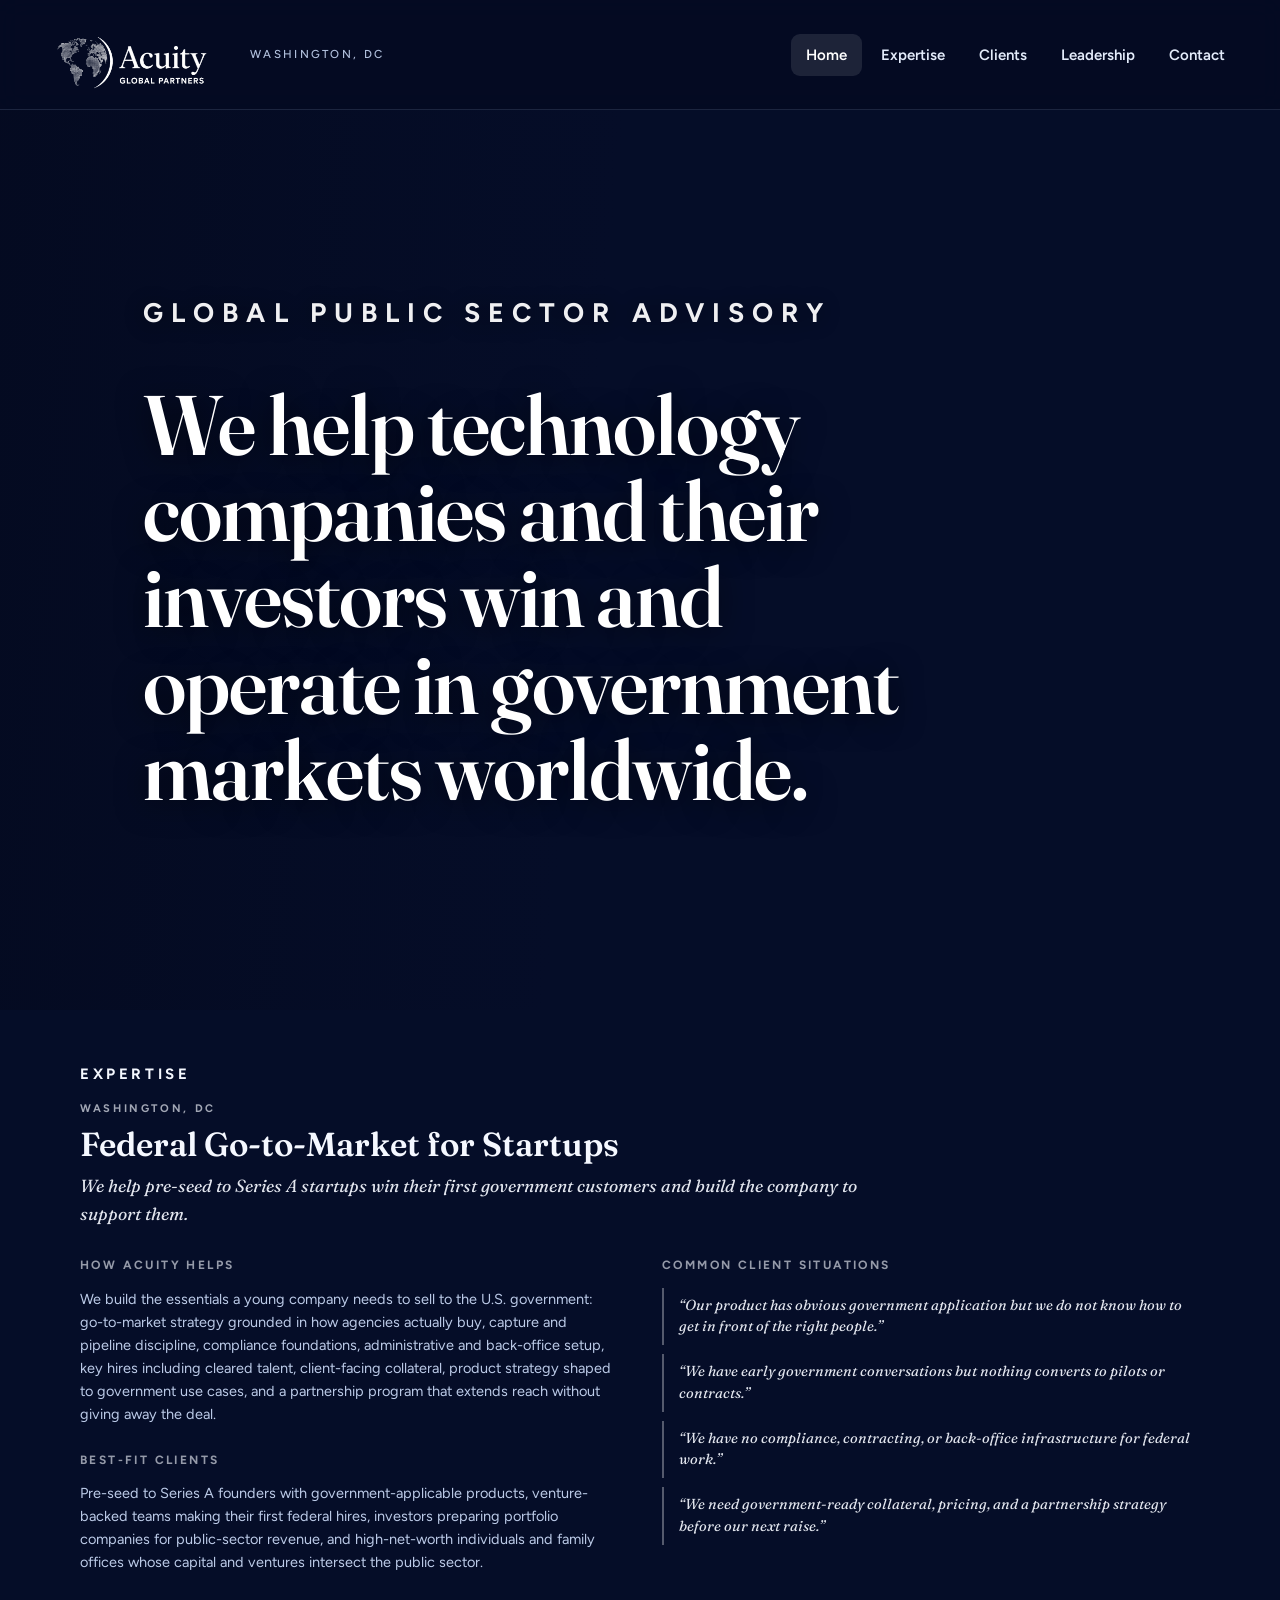
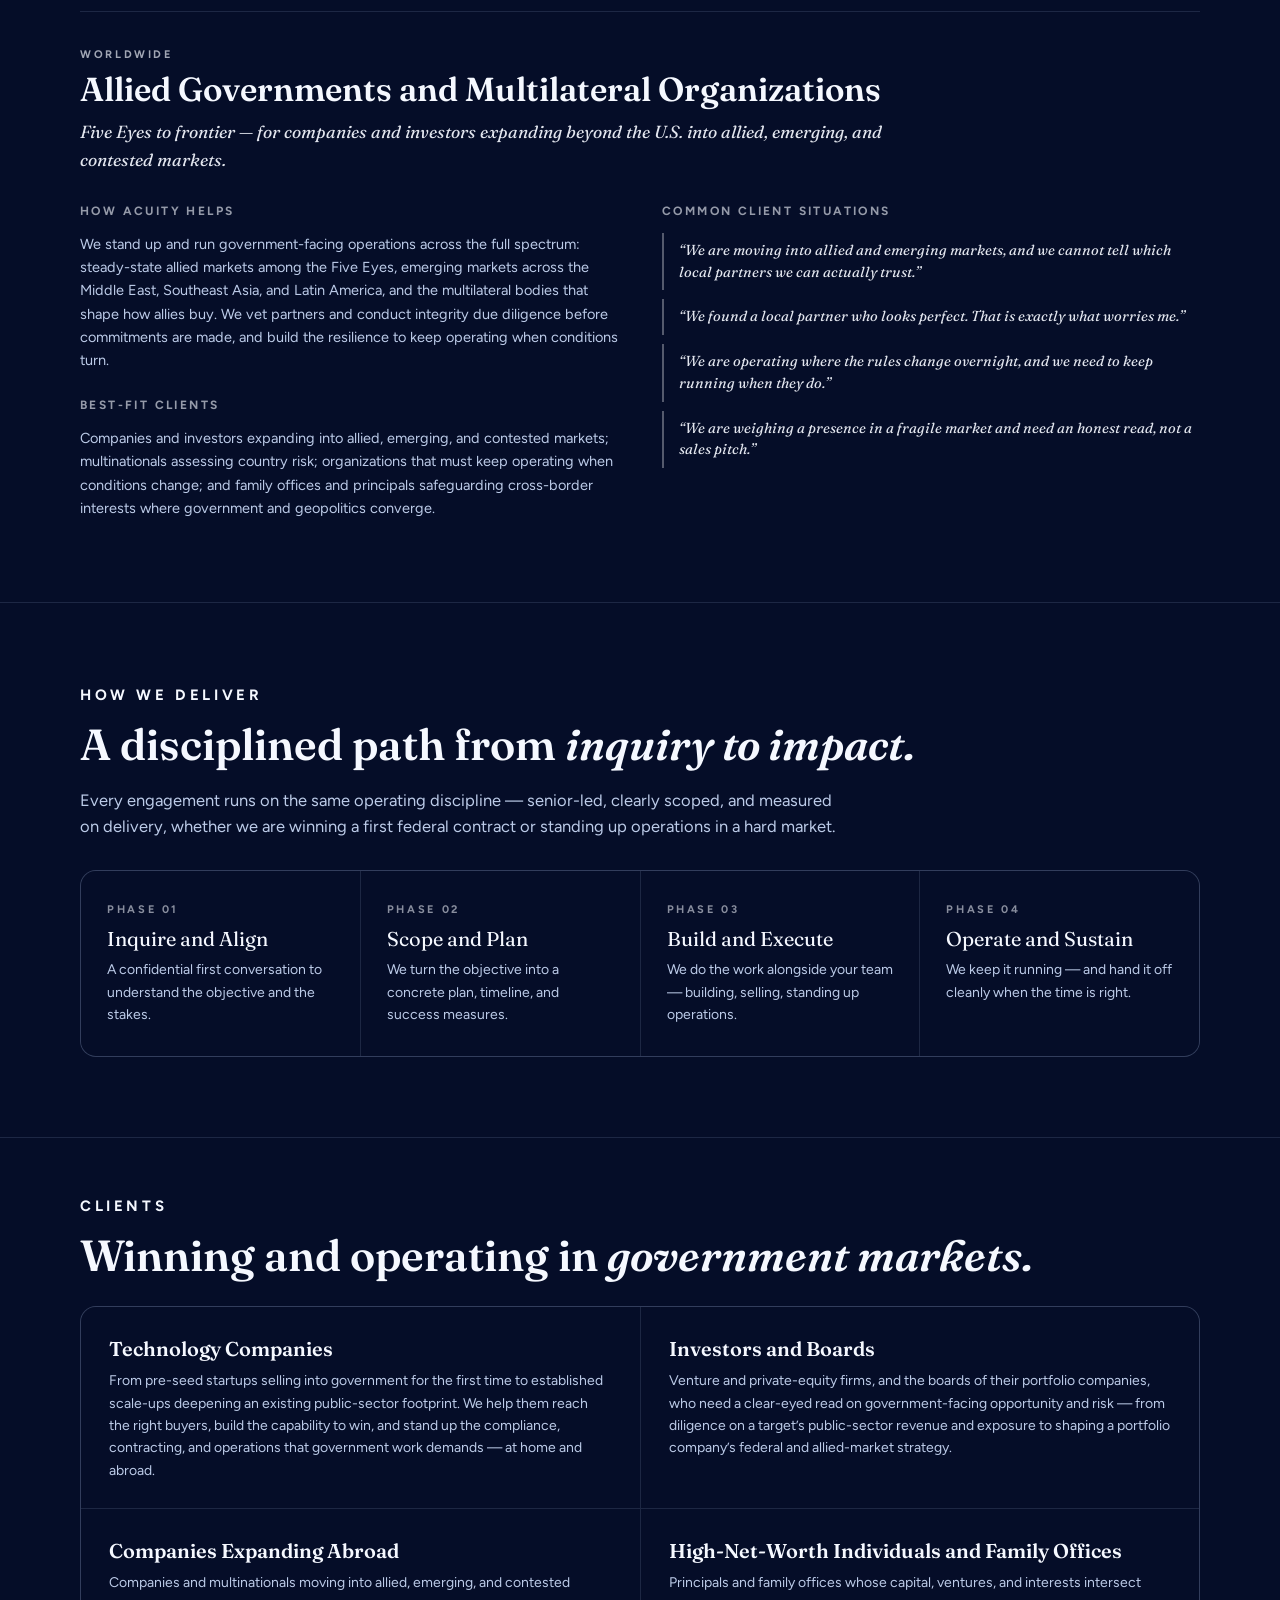
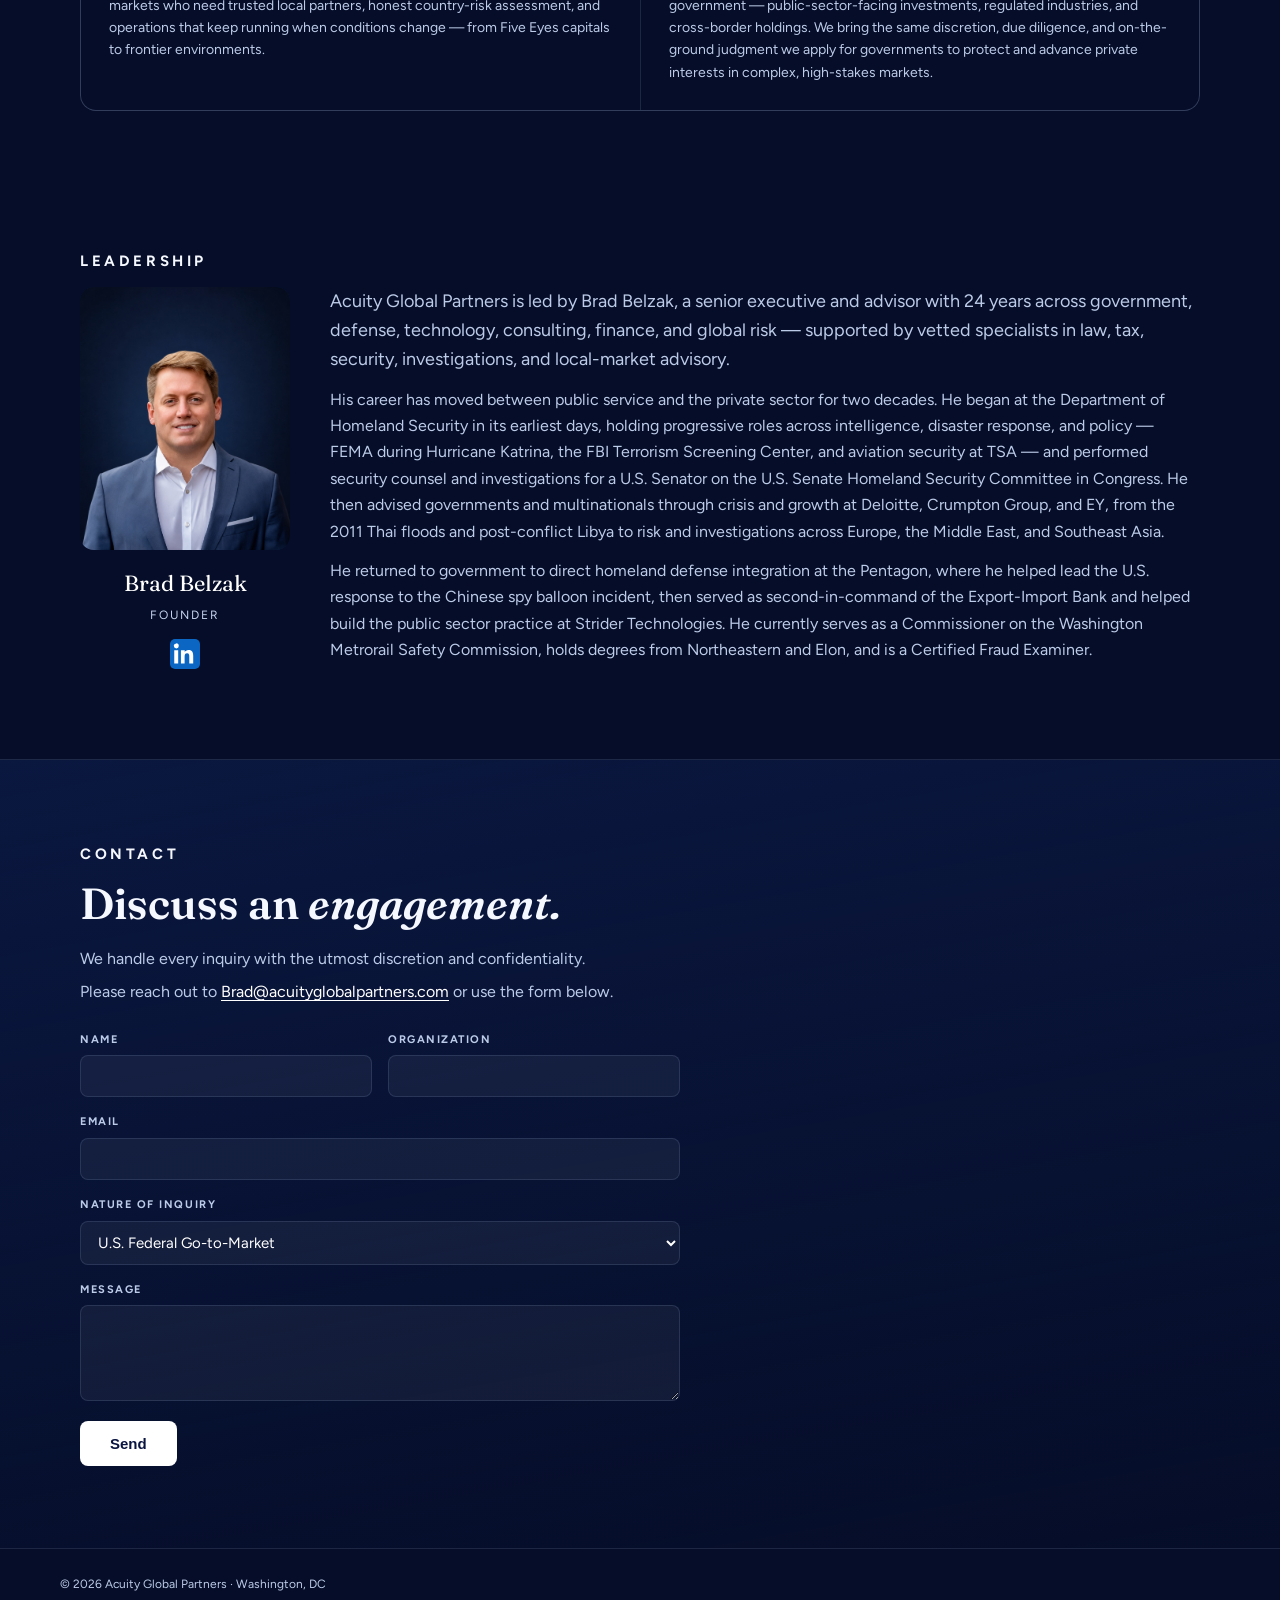
==== agp/index.html @ 88805b08 "Remove 'Nation' from Allied Governments title site-wide Co-Authored-By: Claude Opus 4.8 <noreply@ant" ====
<!DOCTYPE html>
<html lang="en">
<head>
<meta charset="utf-8">
<meta name="viewport" content="width=device-width, initial-scale=1">
<title>Acuity Global Partners</title>
<link rel="preconnect" href="https://fonts.googleapis.com">
<link rel="preconnect" href="https://fonts.gstatic.com" crossorigin>
<link href="https://fonts.googleapis.com/css2?family=Fraunces:ital,opsz,wght@0,9..144,500;0,9..144,600;0,9..144,700;1,9..144,500&family=Figtree:wght@400;500;600;700&display=swap" rel="stylesheet">
<style>
:root{--bg:#050D28;--fg:#F5F8FF;--dim:#BCCBE8;--line:rgba(190,215,255,.13);--line2:rgba(255,255,255,.35);--sidebg:#040B22;--card:linear-gradient(170deg,#0A173F,transparent);--glow:rgba(255,255,255,.35)}
*{margin:0;padding:0;box-sizing:border-box}
html{scroll-behavior:smooth}
body{font-family:'Figtree',sans-serif;background:var(--bg);color:var(--fg);line-height:1.6;overflow-x:clip}
h1,h2,h3{font-family:'Fraunces',Georgia,serif;font-weight:600;line-height:1.1}
a{color:var(--fg);text-decoration:none}

/* ===== Top navigation ===== */
.topbar{position:sticky;top:0;z-index:120;display:flex;align-items:center;justify-content:space-between;padding:12px 40px;background:rgba(4,11,34,.78);backdrop-filter:blur(12px);border-bottom:1px solid var(--line)}
.brand{display:inline-block;background:transparent;line-height:0}
.brand-logo{display:block;width:100%;max-width:184px}
.brand-group{display:flex;align-items:center;gap:26px}
.loc{font-size:11.5px;font-weight:500;letter-spacing:.2em;text-transform:uppercase;color:var(--dim);opacity:.95;white-space:nowrap}
@media(max-width:700px){.brand-group{flex-direction:column;align-items:flex-start;gap:7px}.loc{padding-left:2px}}
.topbar nav{display:flex;align-items:center;gap:4px}
.topbar nav a{color:#E4ECFB;font-size:15px;font-weight:600;padding:9px 15px;border-radius:9px;transition:all .2s}
.topbar nav a:hover,.topbar nav a.active{color:#fff;background:rgba(255,255,255,.1)}
.navtoggle{display:none;background:none;border:none;cursor:pointer;padding:8px;margin:-8px}
.navtoggle span{display:block;width:25px;height:2px;background:#fff;margin:6px 0;transition:transform .25s,opacity .25s}
.navtoggle.x span:nth-child(1){transform:translateY(8px) rotate(45deg)}
.navtoggle.x span:nth-child(2){opacity:0}
.navtoggle.x span:nth-child(3){transform:translateY(-8px) rotate(-45deg)}
@media(max-width:900px){
  .topbar{padding:12px 18px}
  .navtoggle{display:block}
  .topbar nav{position:absolute;top:100%;left:0;right:0;flex-direction:column;align-items:stretch;gap:2px;background:rgba(4,11,34,.98);backdrop-filter:blur(12px);border-bottom:1px solid var(--line);padding:10px 14px 16px;display:none}
  .topbar nav.open{display:flex}
  .topbar nav a{font-size:17px;padding:13px 12px}
}

section{padding:82px 60px}
#services{padding-top:52px}
.wrap{max-width:1120px;margin:0 auto}
.label{font-size:15px;font-weight:700;letter-spacing:.24em;text-transform:uppercase;color:var(--fg);opacity:.85;margin-bottom:14px}
h2.t{font-size:clamp(30px,3.4vw,46px);margin-bottom:18px}
h2.t em,.hero h1 em{font-style:italic}
.dimp{color:var(--dim)}
.rv{opacity:0;transform:translateY(50px);transition:opacity .75s,transform .75s cubic-bezier(.16,1,.3,1)}
.rv.go{opacity:1;transform:none}
@media(max-width:900px){section{padding:56px 22px}}

.col .k,.special .k{font-size:11px;font-weight:700;letter-spacing:.24em;text-transform:uppercase;color:var(--fg);opacity:.65}
.contact{background:var(--card);border-top:1px solid var(--line)}
footer{padding:26px 60px;border-top:1px solid var(--line);color:var(--dim);font-size:12px}

/* ===== Hero (single) ===== */
.hero{position:relative;height:100vh;min-height:600px;display:flex;align-items:flex-start;justify-content:flex-start;overflow:hidden}
.hero video.bg{position:absolute;inset:0;width:100%;height:100%;object-fit:cover;filter:brightness(1.03)}
.hero .tint{position:absolute;inset:0;background:linear-gradient(95deg,rgba(4,10,32,.9) 0%,rgba(5,13,40,.62) 46%,rgba(5,13,40,.32) 100%)}
.htitle{position:relative;z-index:3;text-align:left;padding:11vh 6.5vw 0;max-width:1180px}
.htitle .gpsa{font-size:clamp(17px,2.1vw,27px);font-weight:700;letter-spacing:.3em;text-transform:uppercase;color:#fff;opacity:.94;margin:0 0 48px;text-shadow:0 2px 22px rgba(0,0,0,.6)}
.htitle h1{font-size:clamp(40px,6.6vw,92px);color:#fff;text-shadow:0 4px 30px rgba(0,0,0,.6);max-width:16ch;margin:0;line-height:1.02;letter-spacing:-.012em}
.htitle .hsub{font-size:clamp(14px,1.35vw,17.5px);color:#C9D6EF;margin:22px 0 0;max-width:560px;line-height:1.5;text-shadow:0 2px 20px rgba(0,0,0,.6)}
@media(max-width:700px){.hero{height:88vh}.htitle{padding:9vh 22px 0}.htitle .gpsa{margin:0 0 34px}.htitle h1{font-size:clamp(34px,10vw,52px);max-width:none}}

.svcbody{color:var(--dim);font-size:14.5px}
.ledex{color:var(--dim);max-width:760px;font-size:16.5px;margin-top:10px}

/* ===== Who We Serve / Clients ===== */
.serve{display:grid;grid-template-columns:repeat(2,1fr);gap:1px;margin-top:26px;background:var(--line);border:1px solid var(--line);border-radius:16px;overflow:hidden}
.serve div{background:var(--bg);padding:26px 28px}
.serve b{display:block;font-family:'Fraunces',Georgia,serif;font-weight:600;font-size:20px;margin-bottom:5px;color:var(--fg)}
.serve p{color:var(--dim);font-size:14px;margin:0}
@media(max-width:900px){.serve{grid-template-columns:1fr}}

/* ===== Leadership ===== */
.wa-lead{color:var(--dim);font-size:18px;line-height:1.6;max-width:880px}
.wa-narr{color:var(--dim);font-size:16px;line-height:1.65;max-width:880px;margin-top:13px}
.wa-narr b{color:var(--fg);font-weight:600}
.wa-top{display:grid;grid-template-columns:210px 1fr;gap:40px;align-items:start;margin-top:8px}
.portrait{max-width:210px;text-align:center}
.phimg{width:100%;aspect-ratio:4/5;object-fit:cover;object-position:center 18%;border-radius:14px;background:#0A173F;display:block}
.pname{font-family:'Fraunces',Georgia,serif;font-size:22px;color:#fff;margin-top:16px;text-align:center}
.ptitle{font-size:12px;letter-spacing:.16em;text-transform:uppercase;color:#C6D4EF;margin-top:5px;text-align:center}
.li-icon{display:inline-flex;margin-top:14px;border-radius:4px;overflow:hidden;transition:opacity .2s}
.li-icon:hover{opacity:.85}
@media(max-width:900px){.wa-top{grid-template-columns:1fr}.portrait{max-width:210px;margin:0 auto}}

/* ===== Expertise ===== */
.svc-detail{border-top:1px solid var(--line);margin-top:36px;padding-top:34px}
.svc-detail:first-of-type{border-top:0;margin-top:10px;padding-top:0}
.svc-detail .k{font-size:11px;font-weight:700;letter-spacing:.24em;text-transform:uppercase;color:var(--fg);opacity:.65;margin-bottom:8px}
.svc-detail h3{font-size:clamp(24px,2.6vw,38px);margin-bottom:10px}
.svc-detail .one{color:var(--fg);opacity:.92;font-size:17.5px;max-width:840px;font-family:'Fraunces',Georgia,serif;font-style:italic}
.svc-grid{display:grid;grid-template-columns:1fr 1fr;gap:44px;margin-top:28px}
.svc-grid>div:first-child{order:2}.svc-grid>div:nth-child(2){order:1}
.svc-detail h4{font-family:'Figtree',sans-serif;font-size:12px;font-weight:700;letter-spacing:.2em;text-transform:uppercase;color:var(--fg);opacity:.6;margin:24px 0 12px}
.svc-detail h4:first-child{margin-top:0}
.sit blockquote{font-family:'Fraunces',Georgia,serif;font-style:italic;font-size:14.5px;line-height:1.5;color:var(--fg);opacity:.92;padding:7px 0 7px 15px;border-left:2px solid var(--line2);margin:0 0 9px}
.svc-detail .body{color:var(--dim);font-size:14.5px}
@media(max-width:900px){.svc-grid{grid-template-columns:1fr}}

/* ===== How We Deliver (compact) ===== */
.deliver{padding:80px 60px;border-block:1px solid var(--line)}
.dphases{display:grid;grid-template-columns:repeat(4,1fr);gap:1px;margin-top:30px;background:var(--line);border:1px solid var(--line);border-radius:16px;overflow:hidden}
.dstep{background:var(--bg);padding:30px 26px}
.dstep .dnum{font-size:11px;font-weight:700;letter-spacing:.24em;text-transform:uppercase;color:var(--fg);opacity:.55}
.dstep .dname{font-family:'Fraunces',Georgia,serif;font-size:20px;color:var(--fg);margin:9px 0 9px;line-height:1.15}
.dstep .dliner{color:var(--dim);font-size:14px;margin:0}
@media(max-width:900px){.deliver{padding:56px 22px}.dphases{grid-template-columns:1fr}}

/* ===== Contact ===== */
.mail-icon{display:inline-flex;color:#fff;transition:color .2s}
.mail-icon:hover{color:#9FB2D8}
.mail-text{font-family:'Fraunces',Georgia,serif;font-size:19px;color:#fff;border-bottom:1px solid var(--line2);padding-bottom:2px;transition:border-color .2s,opacity .2s}
.mail-text:hover{border-color:#fff;opacity:.9}

/* ===== Modal ===== */
.modal{position:fixed;inset:0;z-index:300;display:none}
.modal.open{display:block}
.modal-backdrop{position:absolute;inset:0;background:rgba(3,8,26,.72);backdrop-filter:blur(5px)}
.modal-card{position:absolute;top:50%;left:50%;transform:translate(-50%,-50%);width:min(580px,92vw);max-height:92vh;overflow:auto;background:#0A173F;border:1px solid var(--line);border-radius:16px;padding:42px 44px}
.modal-x{position:absolute;top:14px;right:18px;background:none;border:none;color:var(--dim);font-size:28px;cursor:pointer;line-height:1}
.modal-x:hover{color:#fff}
.modal-h{font-family:'Fraunces',Georgia,serif;font-size:30px;color:#fff;margin:6px 0 8px}
.modal-sub{color:var(--dim);font-size:14px;margin-bottom:24px;max-width:440px}
#contactForm label{display:block;font-size:11px;font-weight:700;letter-spacing:.14em;text-transform:uppercase;color:var(--dim);margin-bottom:16px}
#contactForm input,#contactForm select,#contactForm textarea{display:block;width:100%;margin-top:7px;background:rgba(255,255,255,.05);border:1px solid var(--line);border-radius:8px;padding:11px 13px;color:#fff;font-family:'Figtree',sans-serif;font-size:15px;text-transform:none;letter-spacing:0}
#contactForm input:focus,#contactForm select:focus,#contactForm textarea:focus{outline:none;border-color:rgba(255,255,255,.55)}
#contactForm select option{color:#0A1440}
.f-row{display:grid;grid-template-columns:1fr 1fr;gap:16px}
.modal-send{background:#fff;color:#0A1440;border:none;border-radius:8px;padding:14px 30px;font-weight:700;font-size:15px;cursor:pointer;margin-top:4px;transition:opacity .2s}
.modal-send:hover{opacity:.9}
.modal-note{font-size:12px;color:var(--dim);margin-top:14px}
@media(max-width:600px){.f-row{grid-template-columns:1fr}.modal-card{padding:28px 22px}}
</style>
</head>
<body>

<header class="topbar">
  <div class="brand-group">
    <a class="brand" href="#top" aria-label="Acuity Global Partners home"><img class="brand-logo" src="assets/agp-logo-white.png" alt="Acuity Global Partners"></a>
    <span class="loc">Washington, DC</span>
  </div>
  <button class="navtoggle" aria-label="Menu" aria-expanded="false" aria-controls="primary-nav"><span></span><span></span><span></span></button>
  <nav id="primary-nav">
    <a href="#top">Home</a>
    <a href="#services">Expertise</a>
    <a href="#who">Clients</a>
    <a href="#about">Leadership</a>
    <a href="#contact">Contact</a>
  </nav>
</header>

<section class="hero" id="top">
  <video class="bg" src="assets/hero-dc.mp4?v=1" autoplay loop muted playsinline></video>
  <div class="tint"></div>
  <div class="htitle">
    <p class="gpsa">Global Public Sector Advisory</p>
    <h1>We help technology companies and their investors win and operate in government markets worldwide.</h1>
  </div>
</section>

<section id="services">
  <div class="wrap">
    <p class="label rv">Expertise</p>

    <div class="svc-detail rv">
      <p class="k">Washington, DC</p>
      <h3>Federal Go-to-Market for Startups</h3>
      <p class="one">We help pre-seed to Series A startups win their first government customers and build the company to support them.</p>
      <div class="svc-grid">
        <div>
          <h4>Common Client Situations</h4>
          <div class="sit">
            <blockquote>&#8220;Our product has obvious government application but we do not know how to get in front of the right people.&#8221;</blockquote>
            <blockquote>&#8220;We have early government conversations but nothing converts to pilots or contracts.&#8221;</blockquote>
            <blockquote>&#8220;We have no compliance, contracting, or back-office infrastructure for federal work.&#8221;</blockquote>
            <blockquote>&#8220;We need government-ready collateral, pricing, and a partnership strategy before our next raise.&#8221;</blockquote>
          </div>
        </div>
        <div>
          <h4>How Acuity Helps</h4>
          <p class="body">We build the essentials a young company needs to sell to the U.S. government: go-to-market strategy grounded in how agencies actually buy, capture and pipeline discipline, compliance foundations, administrative and back-office setup, key hires including cleared talent, client-facing collateral, product strategy shaped to government use cases, and a partnership program that extends reach without giving away the deal.</p>
          <h4>Best-Fit Clients</h4>
          <p class="body">Pre-seed to Series A founders with government-applicable products, venture-backed teams making their first federal hires, investors preparing portfolio companies for public-sector revenue, and high-net-worth individuals and family offices whose capital and ventures intersect the public sector.</p>
        </div>
      </div>
    </div>

    <div class="svc-detail rv">
      <p class="k">Worldwide</p>
      <h3>Allied Governments and Multilateral Organizations</h3>
      <p class="one">Five Eyes to frontier &#8212; for companies and investors expanding beyond the U.S. into allied, emerging, and contested markets.</p>
      <div class="svc-grid">
        <div>
          <h4>Common Client Situations</h4>
          <div class="sit">
            <blockquote>&#8220;We are moving into allied and emerging markets, and we cannot tell which local partners we can actually trust.&#8221;</blockquote>
            <blockquote>&#8220;We found a local partner who looks perfect. That is exactly what worries me.&#8221;</blockquote>
            <blockquote>&#8220;We are operating where the rules change overnight, and we need to keep running when they do.&#8221;</blockquote>
            <blockquote>&#8220;We are weighing a presence in a fragile market and need an honest read, not a sales pitch.&#8221;</blockquote>
          </div>
        </div>
        <div>
          <h4>How Acuity Helps</h4>
          <p class="body">We stand up and run government-facing operations across the full spectrum: steady-state allied markets among the Five Eyes, emerging markets across the Middle East, Southeast Asia, and Latin America, and the multilateral bodies that shape how allies buy. We vet partners and conduct integrity due diligence before commitments are made, and build the resilience to keep operating when conditions turn.</p>
          <h4>Best-Fit Clients</h4>
          <p class="body">Companies and investors expanding into allied, emerging, and contested markets; multinationals assessing country risk; organizations that must keep operating when conditions change; and family offices and principals safeguarding cross-border interests where government and geopolitics converge.</p>
        </div>
      </div>
    </div>
  </div>
</section>

<section class="deliver" id="deliver">
  <div class="wrap">
    <p class="label rv">How We Deliver</p>
    <h2 class="t rv">A disciplined path from <em>inquiry to impact.</em></h2>
    <p class="ledex rv">Every engagement runs on the same operating discipline &#8212; senior-led, clearly scoped, and measured on delivery, whether we are winning a first federal contract or standing up operations in a hard market.</p>
    <div class="dphases rv">
      <div class="dstep"><p class="dnum">Phase 01</p><p class="dname">Inquire and Align</p><p class="dliner">A confidential first conversation to understand the objective and the stakes.</p></div>
      <div class="dstep"><p class="dnum">Phase 02</p><p class="dname">Scope and Plan</p><p class="dliner">We turn the objective into a concrete plan, timeline, and success measures.</p></div>
      <div class="dstep"><p class="dnum">Phase 03</p><p class="dname">Build and Execute</p><p class="dliner">We do the work alongside your team &#8212; building, selling, standing up operations.</p></div>
      <div class="dstep"><p class="dnum">Phase 04</p><p class="dname">Operate and Sustain</p><p class="dliner">We keep it running &#8212; and hand it off cleanly when the time is right.</p></div>
    </div>
  </div>
</section>

<section id="who" style="padding-top:56px">
  <div class="wrap">
    <p class="label rv">Clients</p>
    <h2 class="t rv">Winning and operating in <em>government markets.</em></h2>
    <div class="serve rv">
      <div><b>Technology Companies</b><p>From pre-seed startups selling into government for the first time to established scale-ups deepening an existing public-sector footprint. We help them reach the right buyers, build the capability to win, and stand up the compliance, contracting, and operations that government work demands &#8212; at home and abroad.</p></div>
      <div><b>Investors and Boards</b><p>Venture and private-equity firms, and the boards of their portfolio companies, who need a clear-eyed read on government-facing opportunity and risk &#8212; from diligence on a target&#8217;s public-sector revenue and exposure to shaping a portfolio company&#8217;s federal and allied-market strategy.</p></div>
      <div><b>Companies Expanding Abroad</b><p>Companies and multinationals moving into allied, emerging, and contested markets who need trusted local partners, honest country-risk assessment, and operations that keep running when conditions change &#8212; from Five Eyes capitals to frontier environments.</p></div>
      <div><b>High-Net-Worth Individuals and Family Offices</b><p>Principals and family offices whose capital, ventures, and interests intersect government &#8212; public-sector-facing investments, regulated industries, and cross-border holdings. We bring the same discretion, due diligence, and on-the-ground judgment we apply for governments to protect and advance private interests in complex, high-stakes markets.</p></div>
    </div>
  </div>
</section>

<section id="about" style="padding-top:56px">
  <div class="wrap">
    <p class="label rv">Leadership</p>
    <div class="wa-top rv">
      <div class="portrait">
        <img class="phimg" src="assets/headshot-clean.jpg?v=navy" alt="Brad Belzak">
        <p class="pname">Brad Belzak</p>
        <p class="ptitle">Founder</p>
        <a href="https://www.linkedin.com/in/bradbelzak/" target="_blank" rel="noopener" class="li-icon" aria-label="Brad Belzak on LinkedIn"><svg viewBox="0 0 24 24" width="30" height="30" aria-hidden="true"><rect width="24" height="24" rx="4" fill="#0A66C2"/><path fill="#fff" d="M4.98 3.5a2.001 2.001 0 1 1-.02 4.001 2.001 2.001 0 0 1 .02-4.001zM3.4 9h3.16v10.5H3.4V9zm5.34 0h3.03v1.43h.04c.42-.8 1.45-1.64 2.98-1.64 3.19 0 3.78 2.1 3.78 4.83v5.88h-3.15v-5.21c0-1.24-.02-2.84-1.73-2.84-1.73 0-2 1.35-2 2.75v5.3H8.74V9z"/></svg></a>
      </div>
      <div class="wa-body">
        <p class="wa-lead">Acuity Global Partners is led by Brad Belzak, a senior executive and advisor with 24 years across government, defense, technology, consulting, finance, and global risk &#8212; supported by vetted specialists in law, tax, security, investigations, and local-market advisory.</p>
        <p class="wa-narr">His career has moved between public service and the private sector for two decades. He began at the Department of Homeland Security in its earliest days, holding progressive roles across intelligence, disaster response, and policy &#8212; FEMA during Hurricane Katrina, the FBI Terrorism Screening Center, and aviation security at TSA &#8212; and performed security counsel and investigations for a U.S. Senator on the U.S. Senate Homeland Security Committee in Congress. He then advised governments and multinationals through crisis and growth at Deloitte, Crumpton Group, and EY, from the 2011 Thai floods and post-conflict Libya to risk and investigations across Europe, the Middle East, and Southeast Asia.</p>
        <p class="wa-narr">He returned to government to direct homeland defense integration at the Pentagon, where he helped lead the U.S. response to the Chinese spy balloon incident, then served as second-in-command of the Export-Import Bank and helped build the public sector practice at Strider Technologies. He currently serves as a Commissioner on the Washington Metrorail Safety Commission, holds degrees from Northeastern and Elon, and is a Certified Fraud Examiner.</p>
      </div>
    </div>
  </div>
</section>

<section id="contact" class="contact">
  <div class="wrap">
    <p class="label rv">Contact</p>
    <h2 class="t rv">Discuss an <em>engagement.</em></h2>
    <p class="modal-sub rv" style="font-size:16px;max-width:540px;margin-bottom:8px">We handle every inquiry with the utmost discretion and confidentiality.</p>
    <p class="modal-sub rv" style="font-size:16px;max-width:560px;margin-bottom:26px">Please reach out to <a href="mailto:Brad@acuityglobalpartners.com?subject=Engagement%20Inquiry" style="color:#fff;text-decoration:underline;text-underline-offset:3px">Brad@acuityglobalpartners.com</a> or use the form below.</p>
    <form id="contactForm" class="rv" style="max-width:600px">
      <div class="f-row">
        <label>Name<input name="name" required></label>
        <label>Organization<input name="org"></label>
      </div>
      <label>Email<input type="email" name="email" required></label>
      <label>Nature of inquiry
        <select name="inquiry">
          <option>U.S. Federal Go-to-Market</option>
          <option>Allied Governments and Multilateral Organizations</option>
          <option>Investor diligence</option>
          <option>Other</option>
        </select>
      </label>
      <label>Message<textarea name="message" rows="4"></textarea></label>
      <button type="submit" class="modal-send">Send</button>
    </form>
  </div>
</section>

<footer>&#169; 2026 Acuity Global Partners &#183; Washington, DC</footer>

<script>
var io=new IntersectionObserver(function(es){es.forEach(function(e){if(e.isIntersecting){e.target.classList.add('go');io.unobserve(e.target)}})},{threshold:.2});
document.querySelectorAll('.rv').forEach(function(el){io.observe(el)});

/* offset anchor scrolls to land just below the sticky bar */
(function(){
  var bar=document.querySelector('.topbar');
  function setPad(){document.documentElement.style.scrollPaddingTop=(Math.round(bar.getBoundingClientRect().height)-1)+'px';}
  setPad();
  window.addEventListener('resize',setPad);
  window.addEventListener('load',setPad);
  var logo=document.querySelector('.brand-logo');
  if(logo&&!logo.complete)logo.addEventListener('load',setPad);
  if(document.fonts&&document.fonts.ready)document.fonts.ready.then(setPad);
})();

/* mobile hamburger */
(function(){
  var btn=document.querySelector('.navtoggle'),nav=document.getElementById('primary-nav');
  if(!btn||!nav)return;
  btn.addEventListener('click',function(){
    var open=nav.classList.toggle('open');
    btn.classList.toggle('x',open);
    btn.setAttribute('aria-expanded',open?'true':'false');
  });
  nav.querySelectorAll('a').forEach(function(a){a.addEventListener('click',function(){
    nav.classList.remove('open');btn.classList.remove('x');btn.setAttribute('aria-expanded','false');
  });});
})();

/* scrollspy */
(function(){
  var ids=['top','services','deliver','who','about','contact'];
  var secs=ids.map(function(id){return document.getElementById(id)}).filter(Boolean);
  function setActive(id){document.querySelectorAll('#primary-nav a').forEach(function(a){a.classList.toggle('active',a.getAttribute('href')==='#'+id)})}
  var spy=new IntersectionObserver(function(es){es.forEach(function(e){if(e.isIntersecting)setActive(e.target.id)})},{rootMargin:'-45% 0px -50% 0px',threshold:0});
  secs.forEach(function(sec){spy.observe(sec)});
  setActive('top');
})();

/* contact form (inline) */
(function(){
  var form=document.getElementById('contactForm');
  if(!form)return;
  form.addEventListener('submit',function(e){
    e.preventDefault();
    var d=new FormData(form);
    var subj='Engagement Inquiry — '+(d.get('name')||'');
    var body='Name: '+(d.get('name')||'')+'\nOrganization: '+(d.get('org')||'')+'\nEmail: '+(d.get('email')||'')+'\nNature of inquiry: '+(d.get('inquiry')||'')+'\n\n'+(d.get('message')||'');
    window.location.href='mailto:Brad@acuityglobalpartners.com?subject='+encodeURIComponent(subj)+'&body='+encodeURIComponent(body);
  });
})();
</script>
</body>
</html>
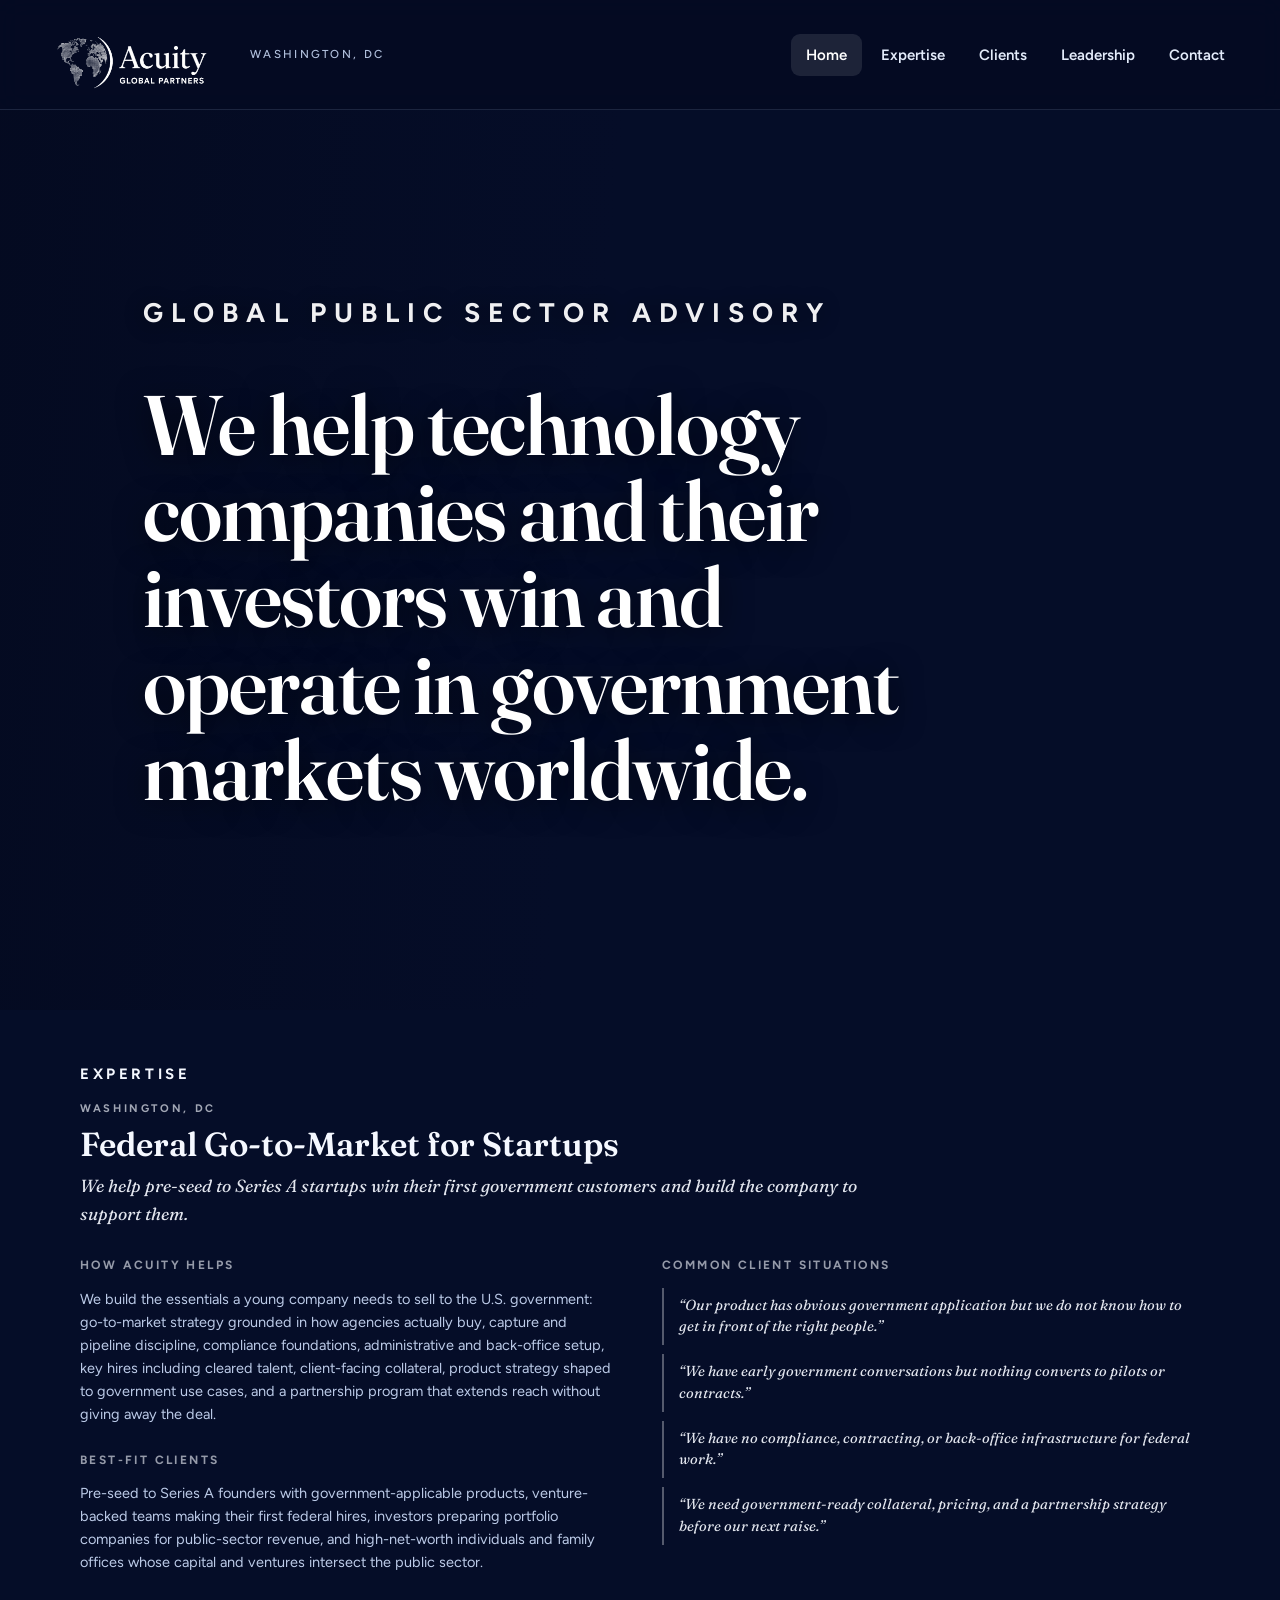
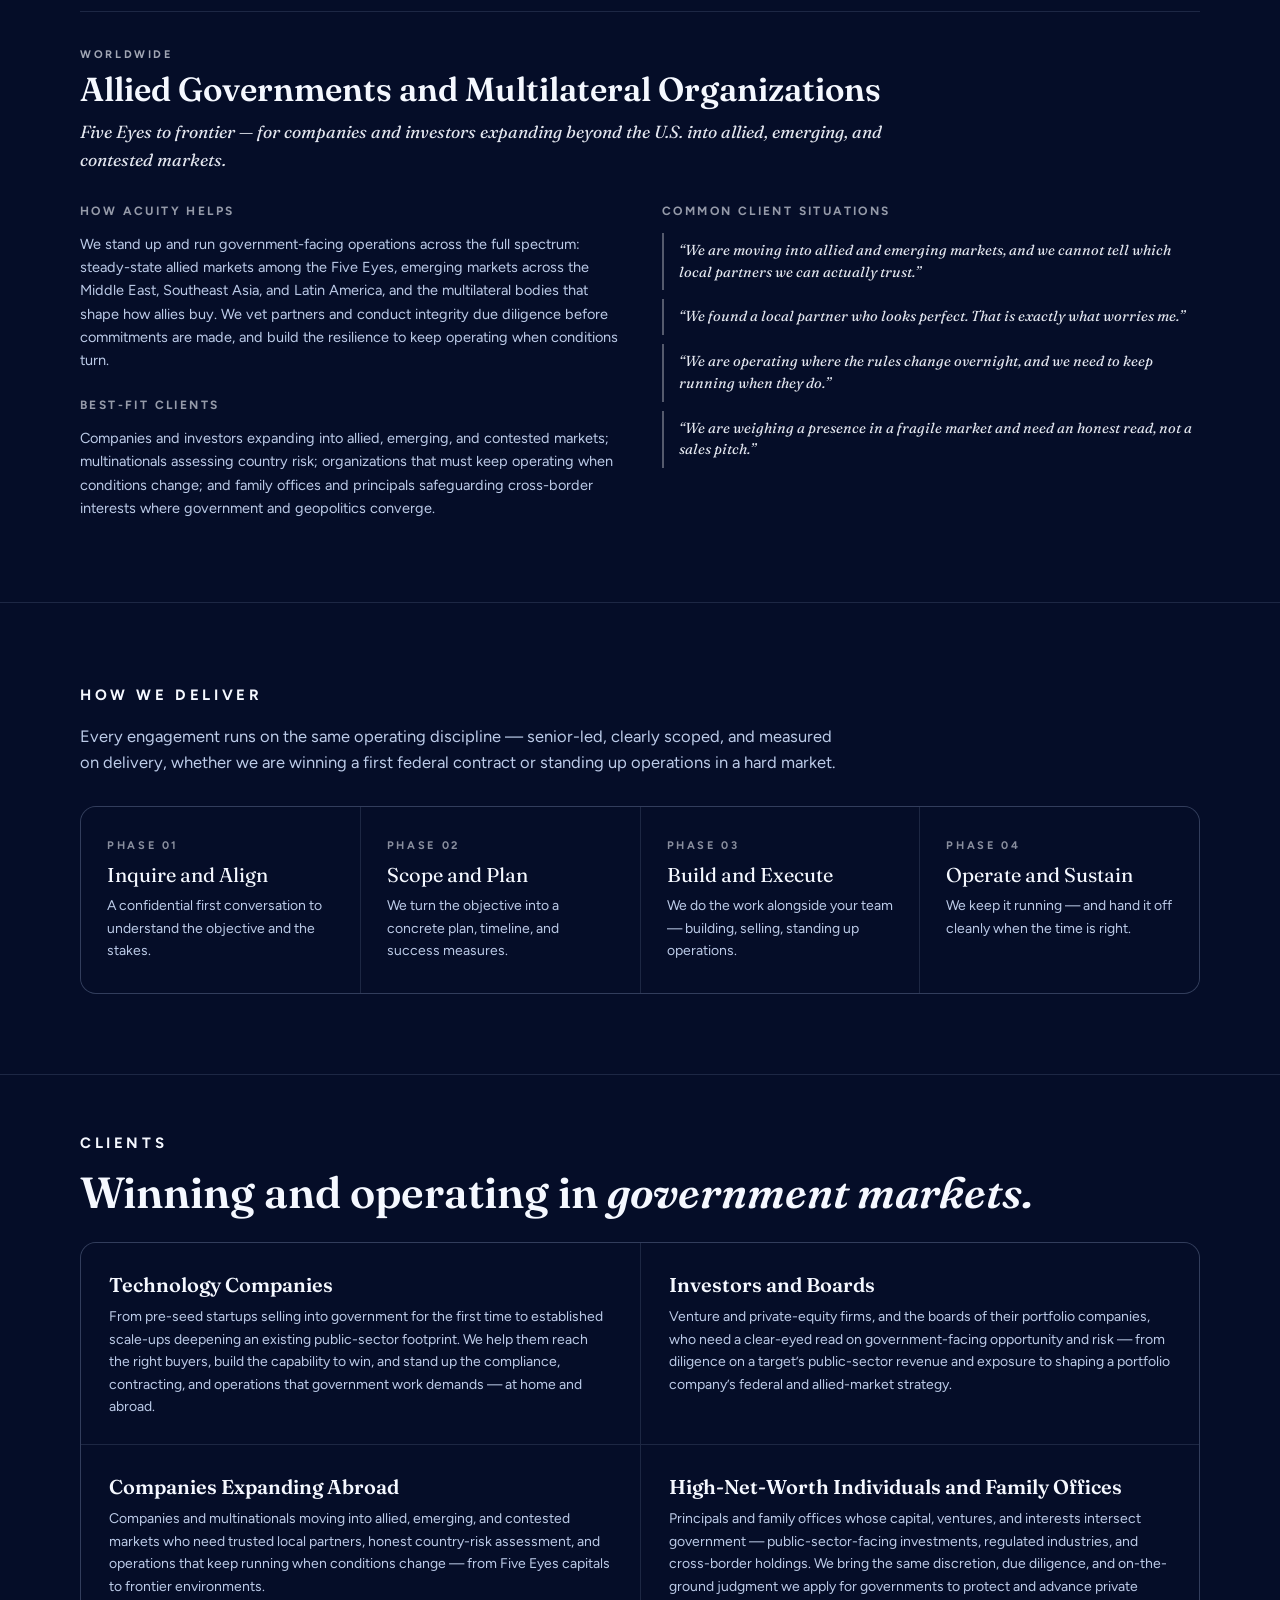
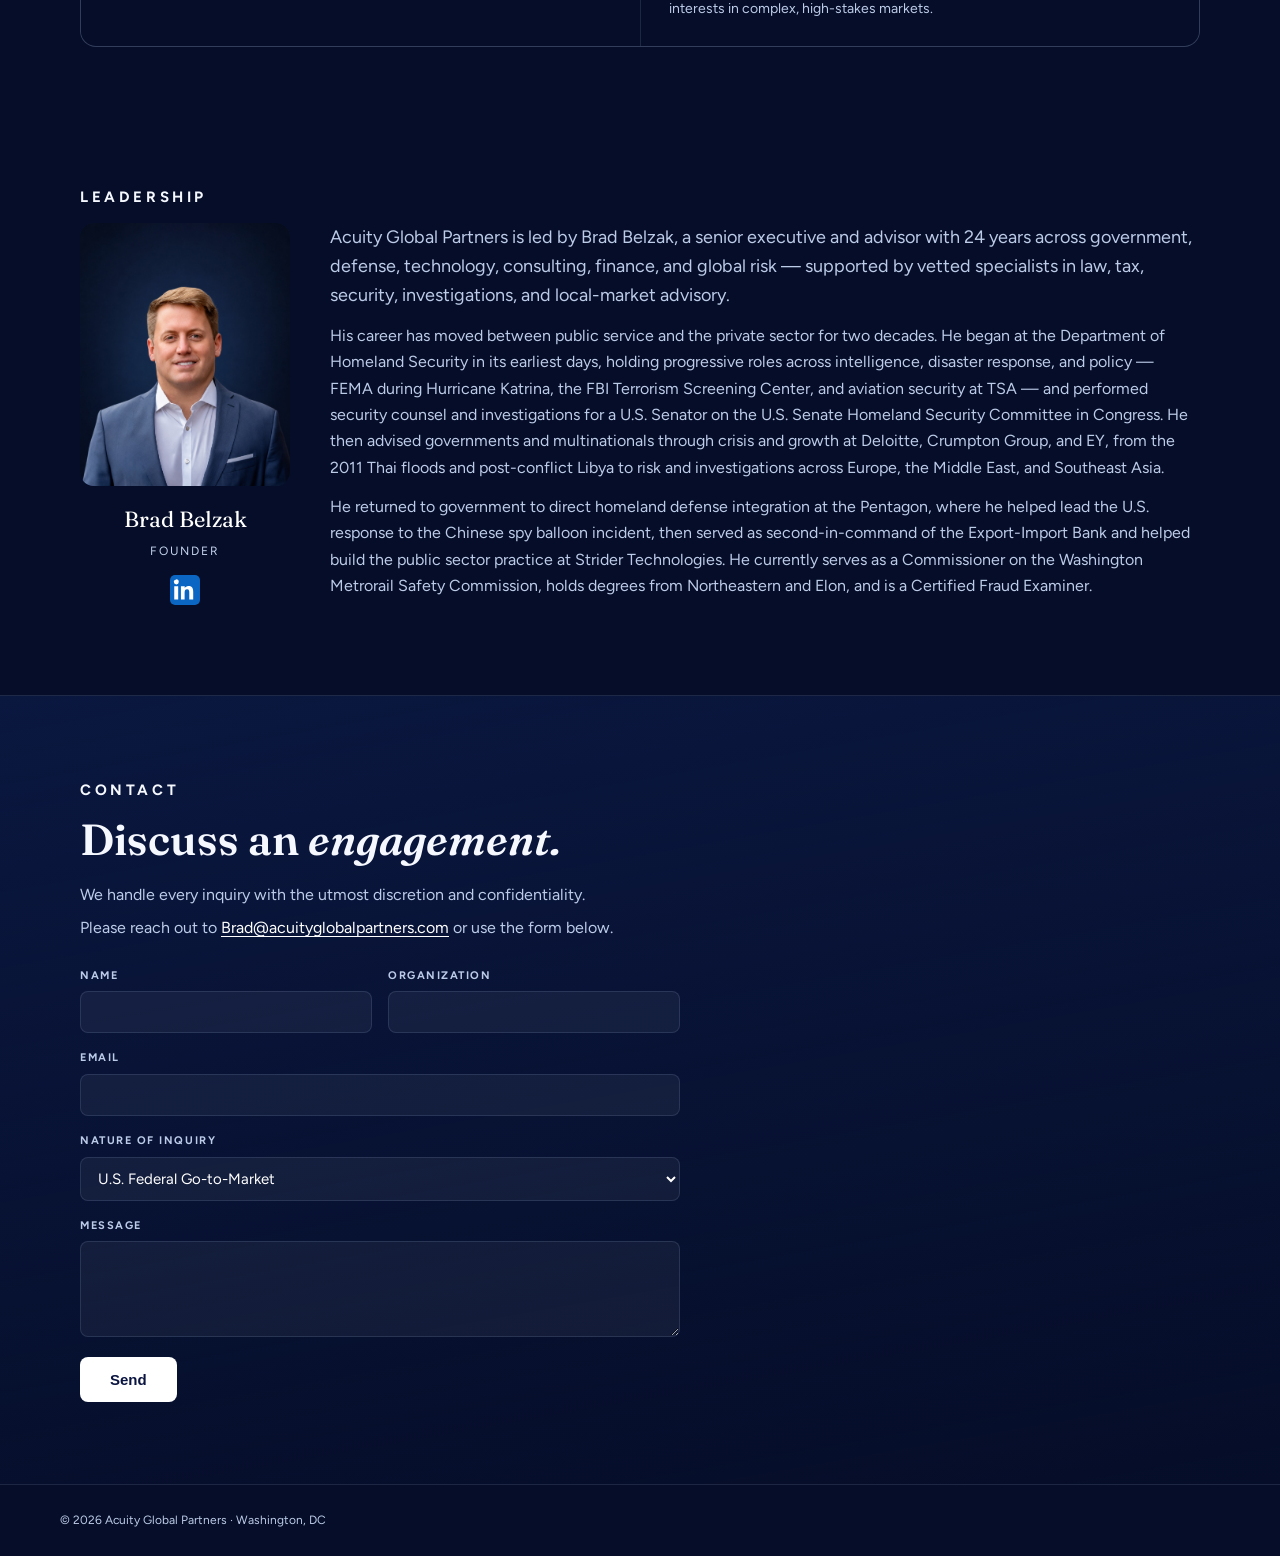
==== commit 00c7a93c: "Remove 'A disciplined path from inquiry to impact' heading Co-Authored-By: Claude Opus 4.8 <noreply@" ====
--- a/agp/index.html
+++ b/agp/index.html
@@ -216,8 +216,7 @@
 <section class="deliver" id="deliver">
   <div class="wrap">
     <p class="label rv">How We Deliver</p>
-    <h2 class="t rv">A disciplined path from <em>inquiry to impact.</em></h2>
-    <p class="ledex rv">Every engagement runs on the same operating discipline &#8212; senior-led, clearly scoped, and measured on delivery, whether we are winning a first federal contract or standing up operations in a hard market.</p>
+    <p class="ledex rv" style="margin-top:16px">Every engagement runs on the same operating discipline &#8212; senior-led, clearly scoped, and measured on delivery, whether we are winning a first federal contract or standing up operations in a hard market.</p>
     <div class="dphases rv">
       <div class="dstep"><p class="dnum">Phase 01</p><p class="dname">Inquire and Align</p><p class="dliner">A confidential first conversation to understand the objective and the stakes.</p></div>
       <div class="dstep"><p class="dnum">Phase 02</p><p class="dname">Scope and Plan</p><p class="dliner">We turn the objective into a concrete plan, timeline, and success measures.</p></div>
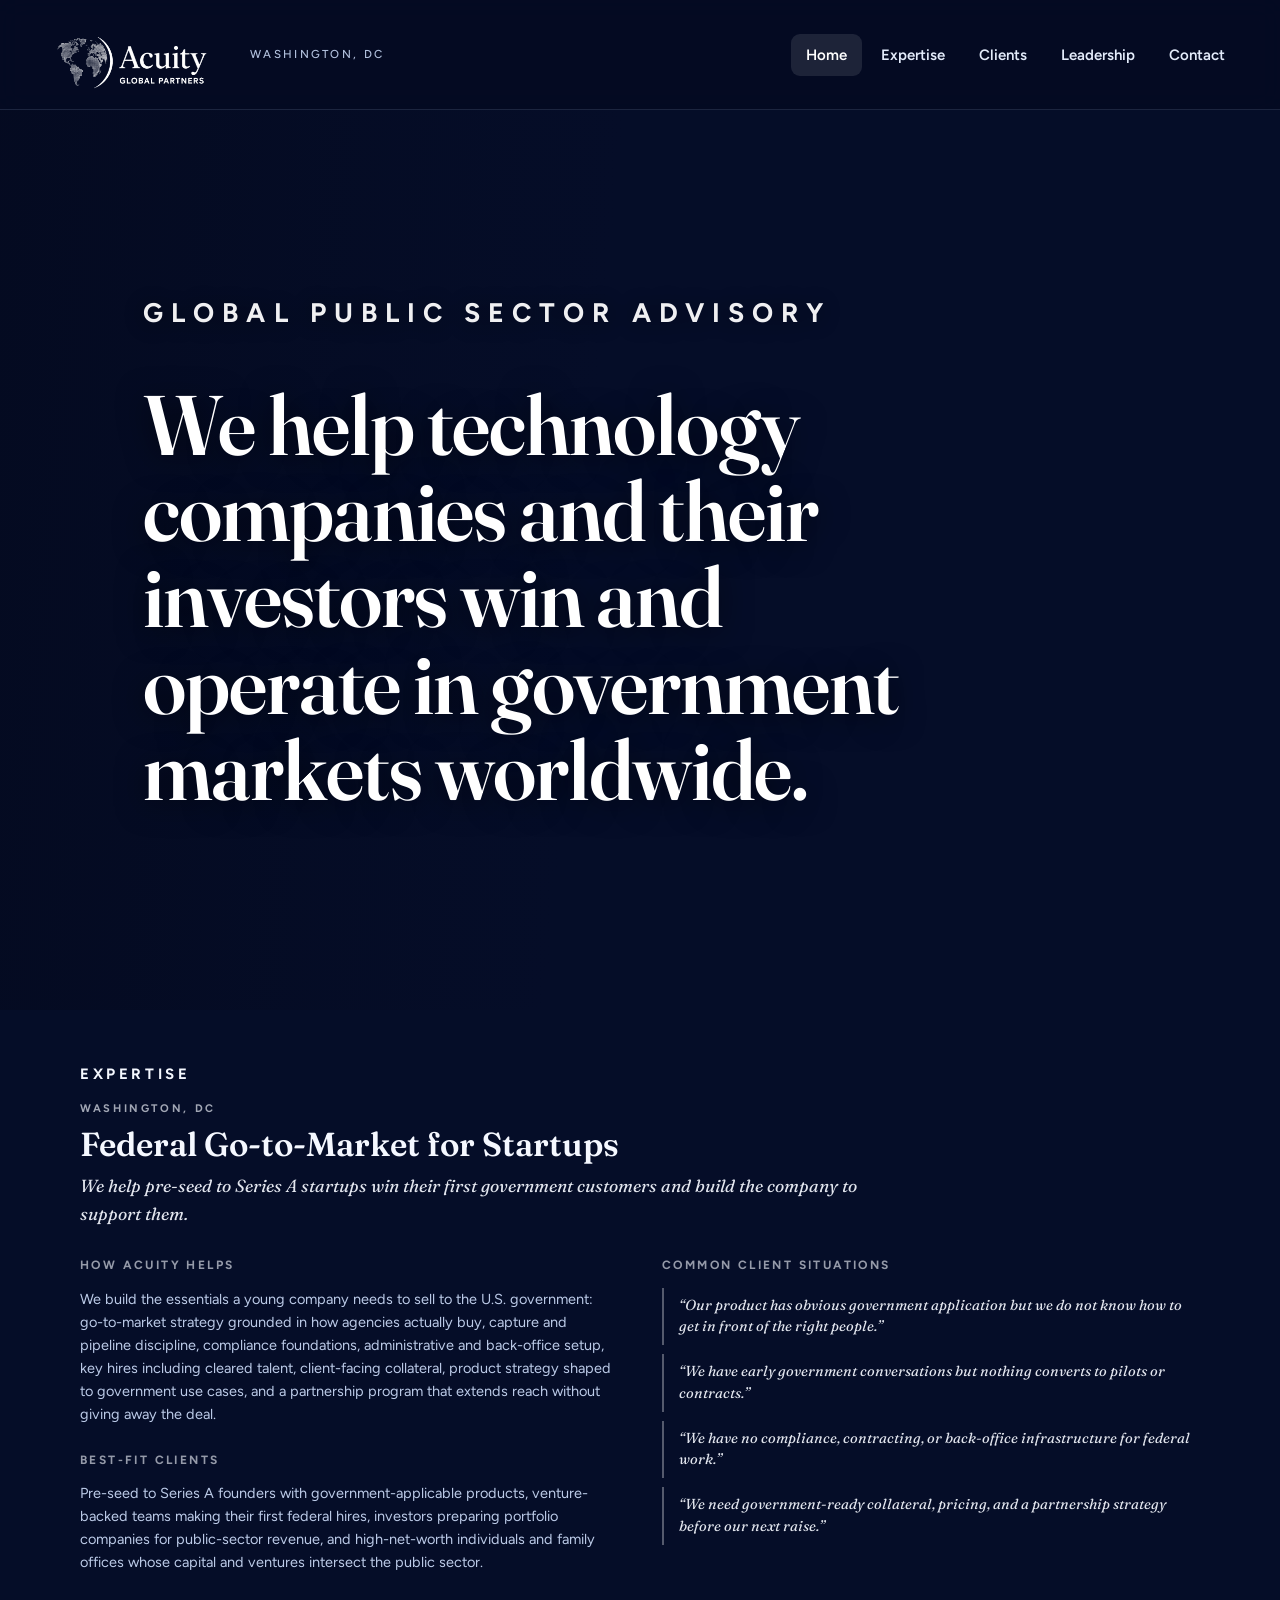
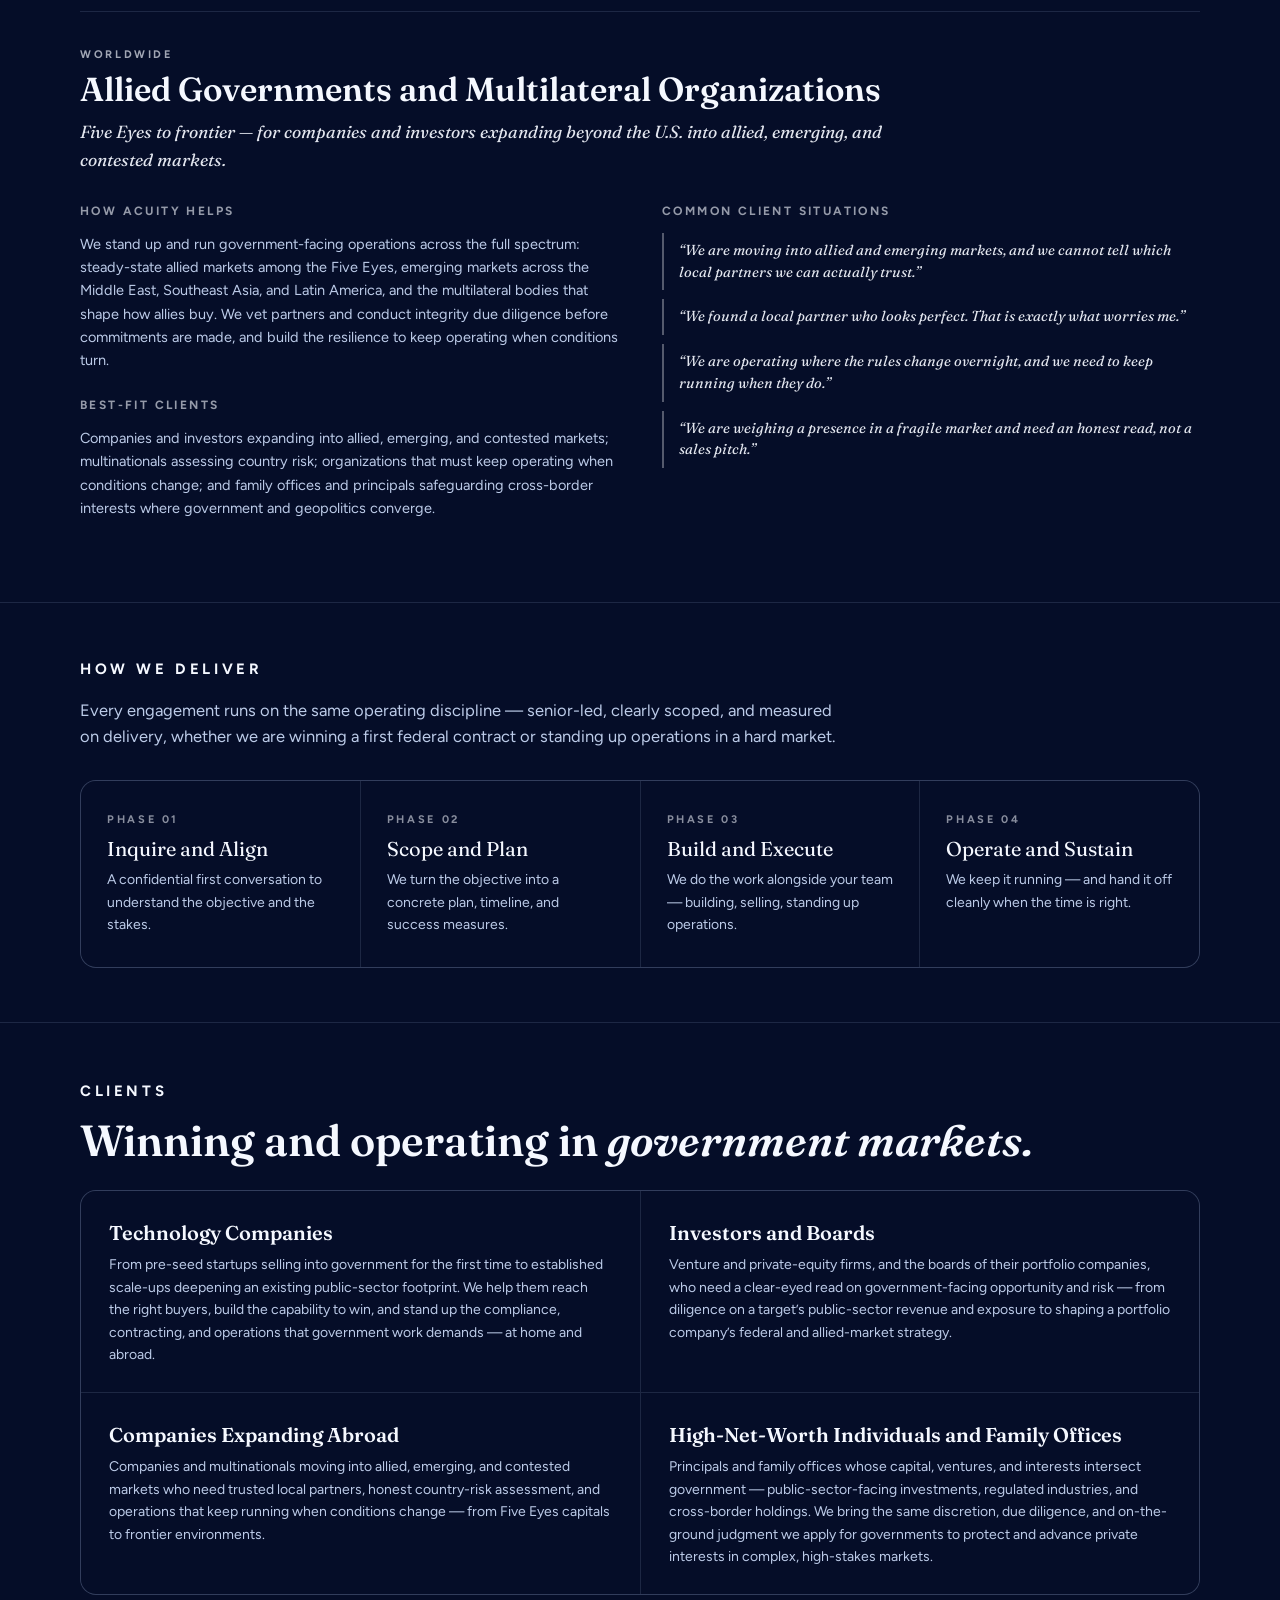
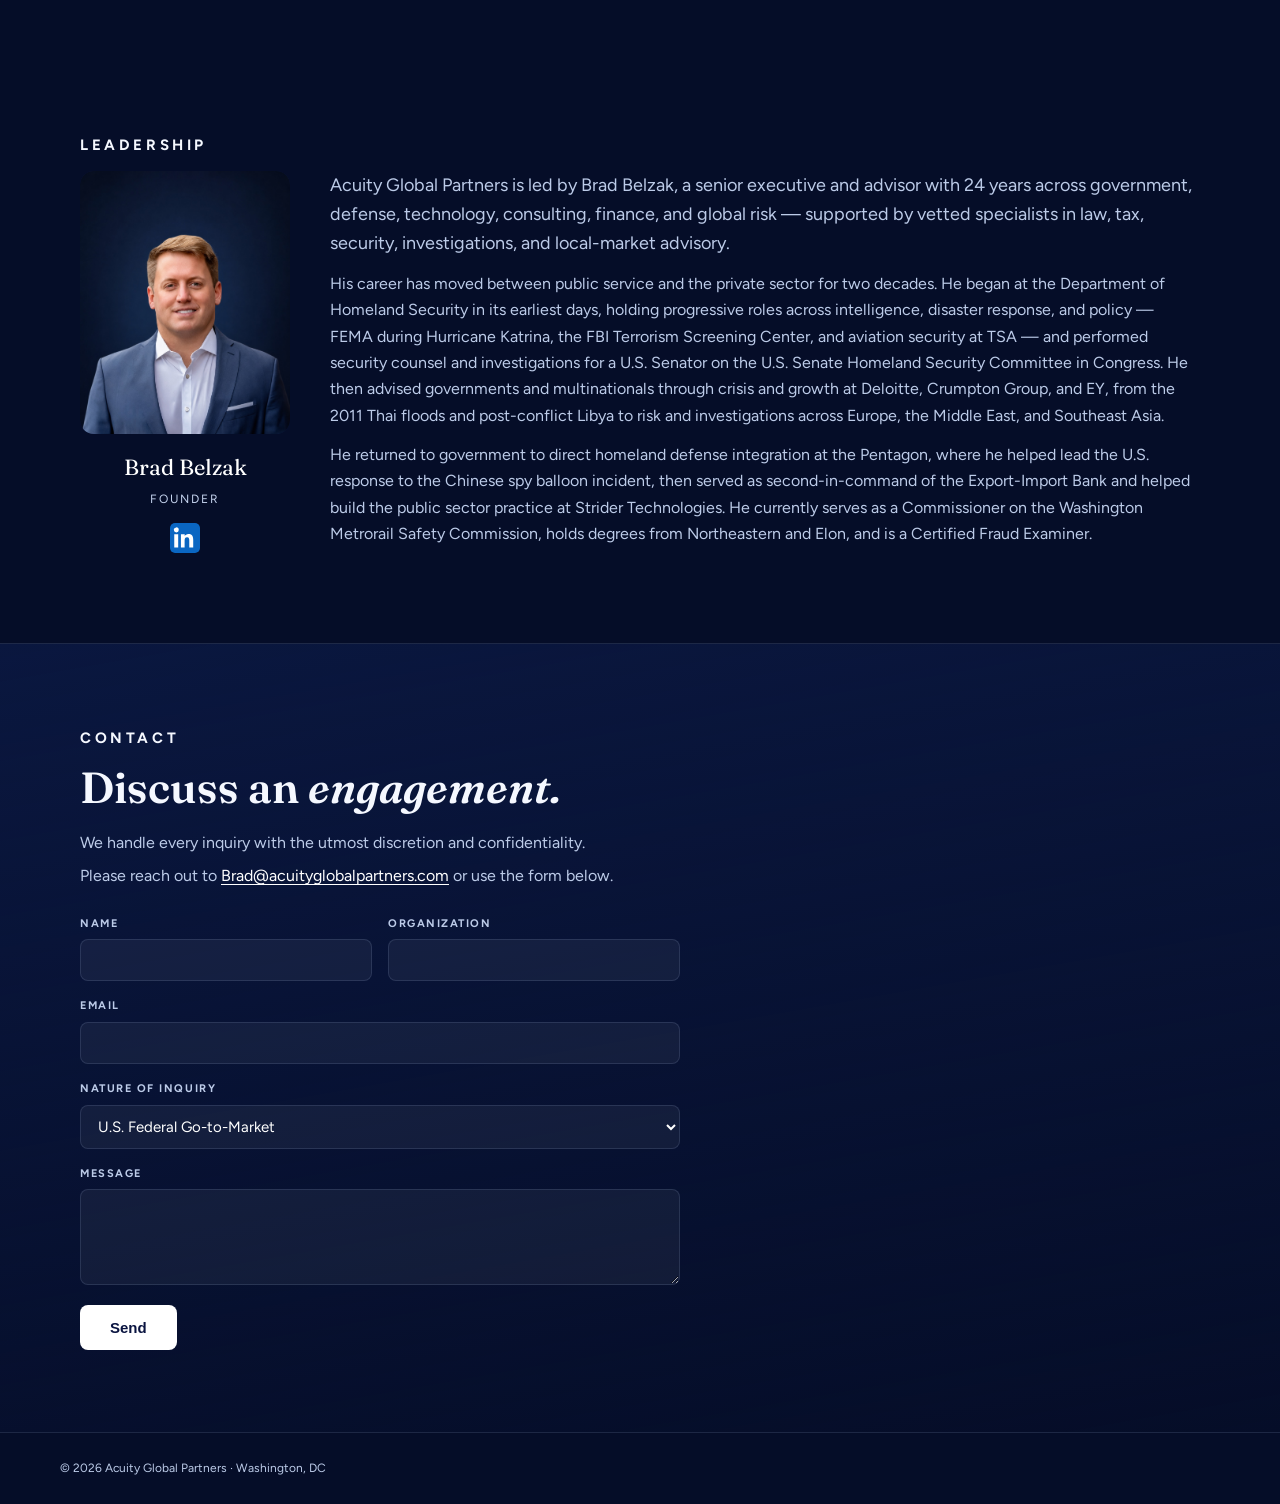
==== commit 03086b0d: "Tighten vertical spacing around How We Deliver section Co-Authored-By: Claude Opus 4.8 <noreply@anth" ====
--- a/agp/index.html
+++ b/agp/index.html
@@ -101,7 +101,7 @@
 @media(max-width:900px){.svc-grid{grid-template-columns:1fr}}
 
 /* ===== How We Deliver (compact) ===== */
-.deliver{padding:80px 60px;border-block:1px solid var(--line)}
+.deliver{padding:54px 60px;border-block:1px solid var(--line)}
 .dphases{display:grid;grid-template-columns:repeat(4,1fr);gap:1px;margin-top:30px;background:var(--line);border:1px solid var(--line);border-radius:16px;overflow:hidden}
 .dstep{background:var(--bg);padding:30px 26px}
 .dstep .dnum{font-size:11px;font-weight:700;letter-spacing:.24em;text-transform:uppercase;color:var(--fg);opacity:.55}
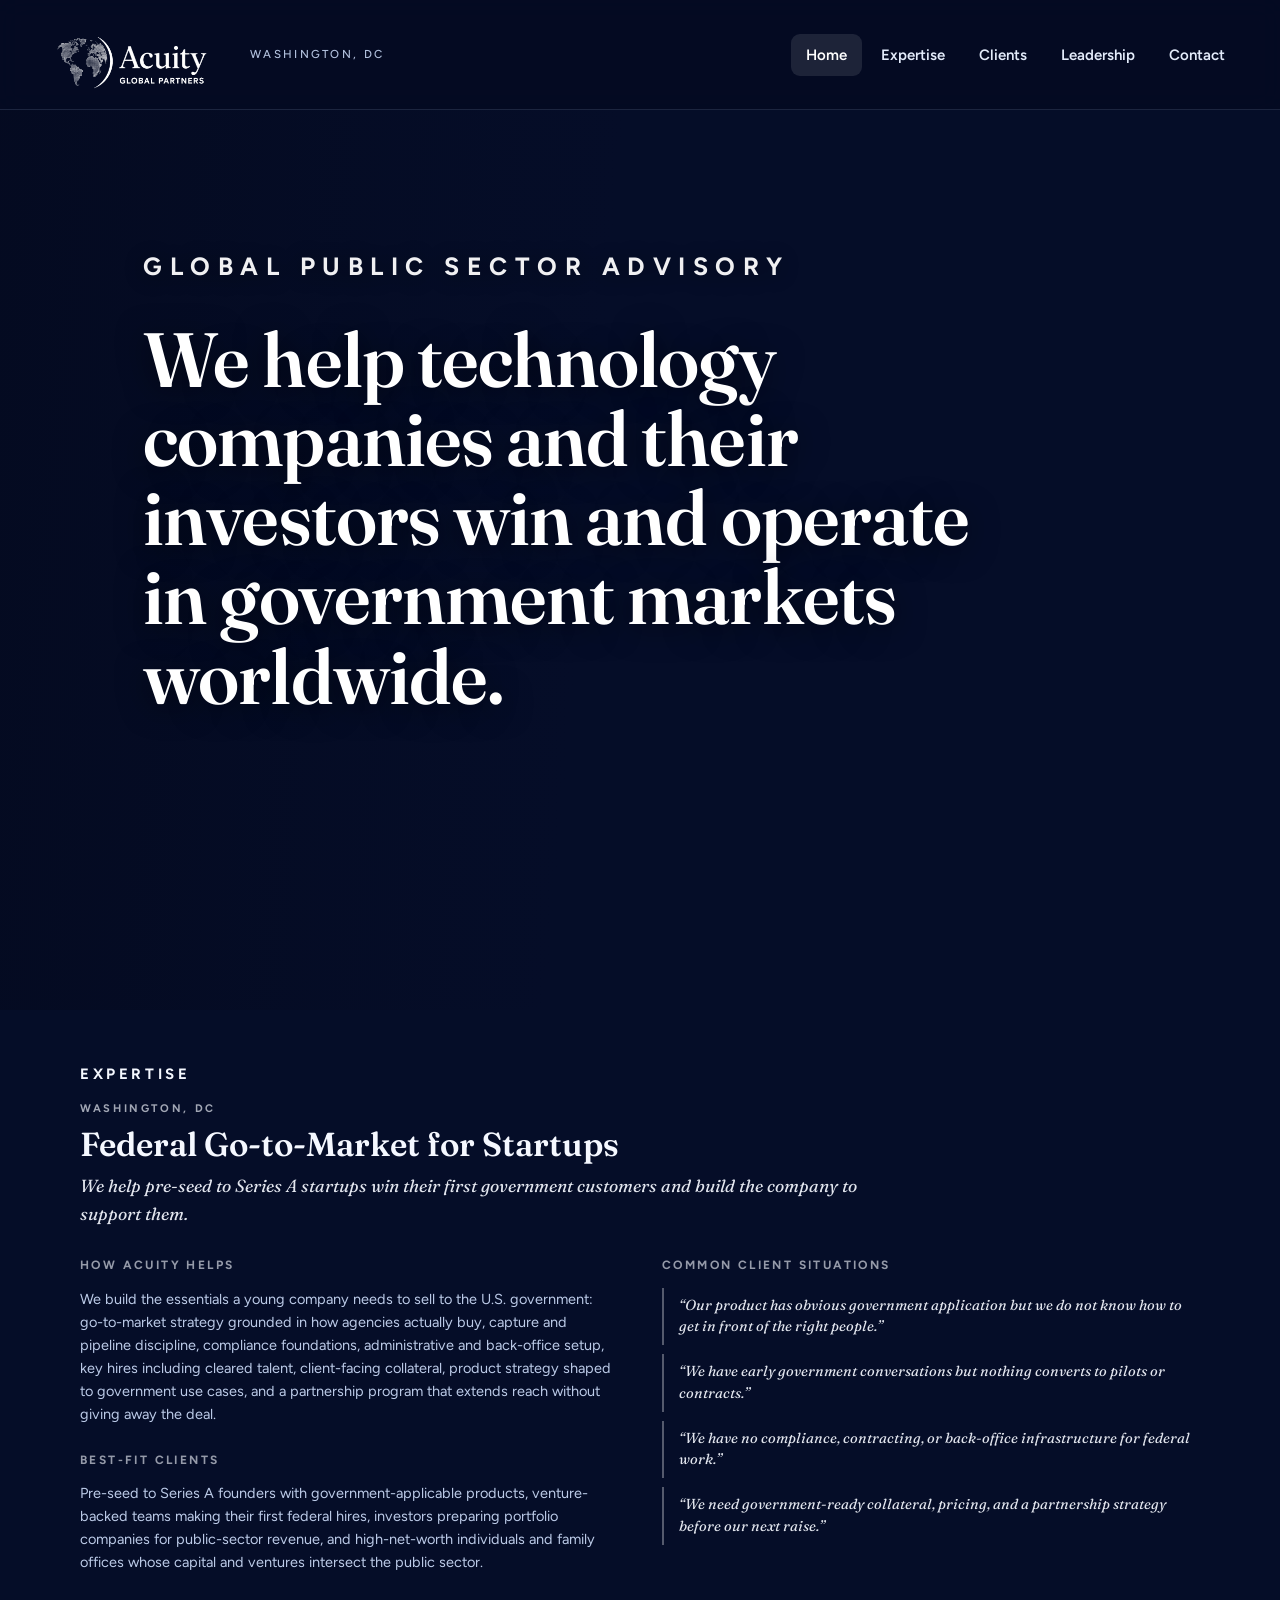
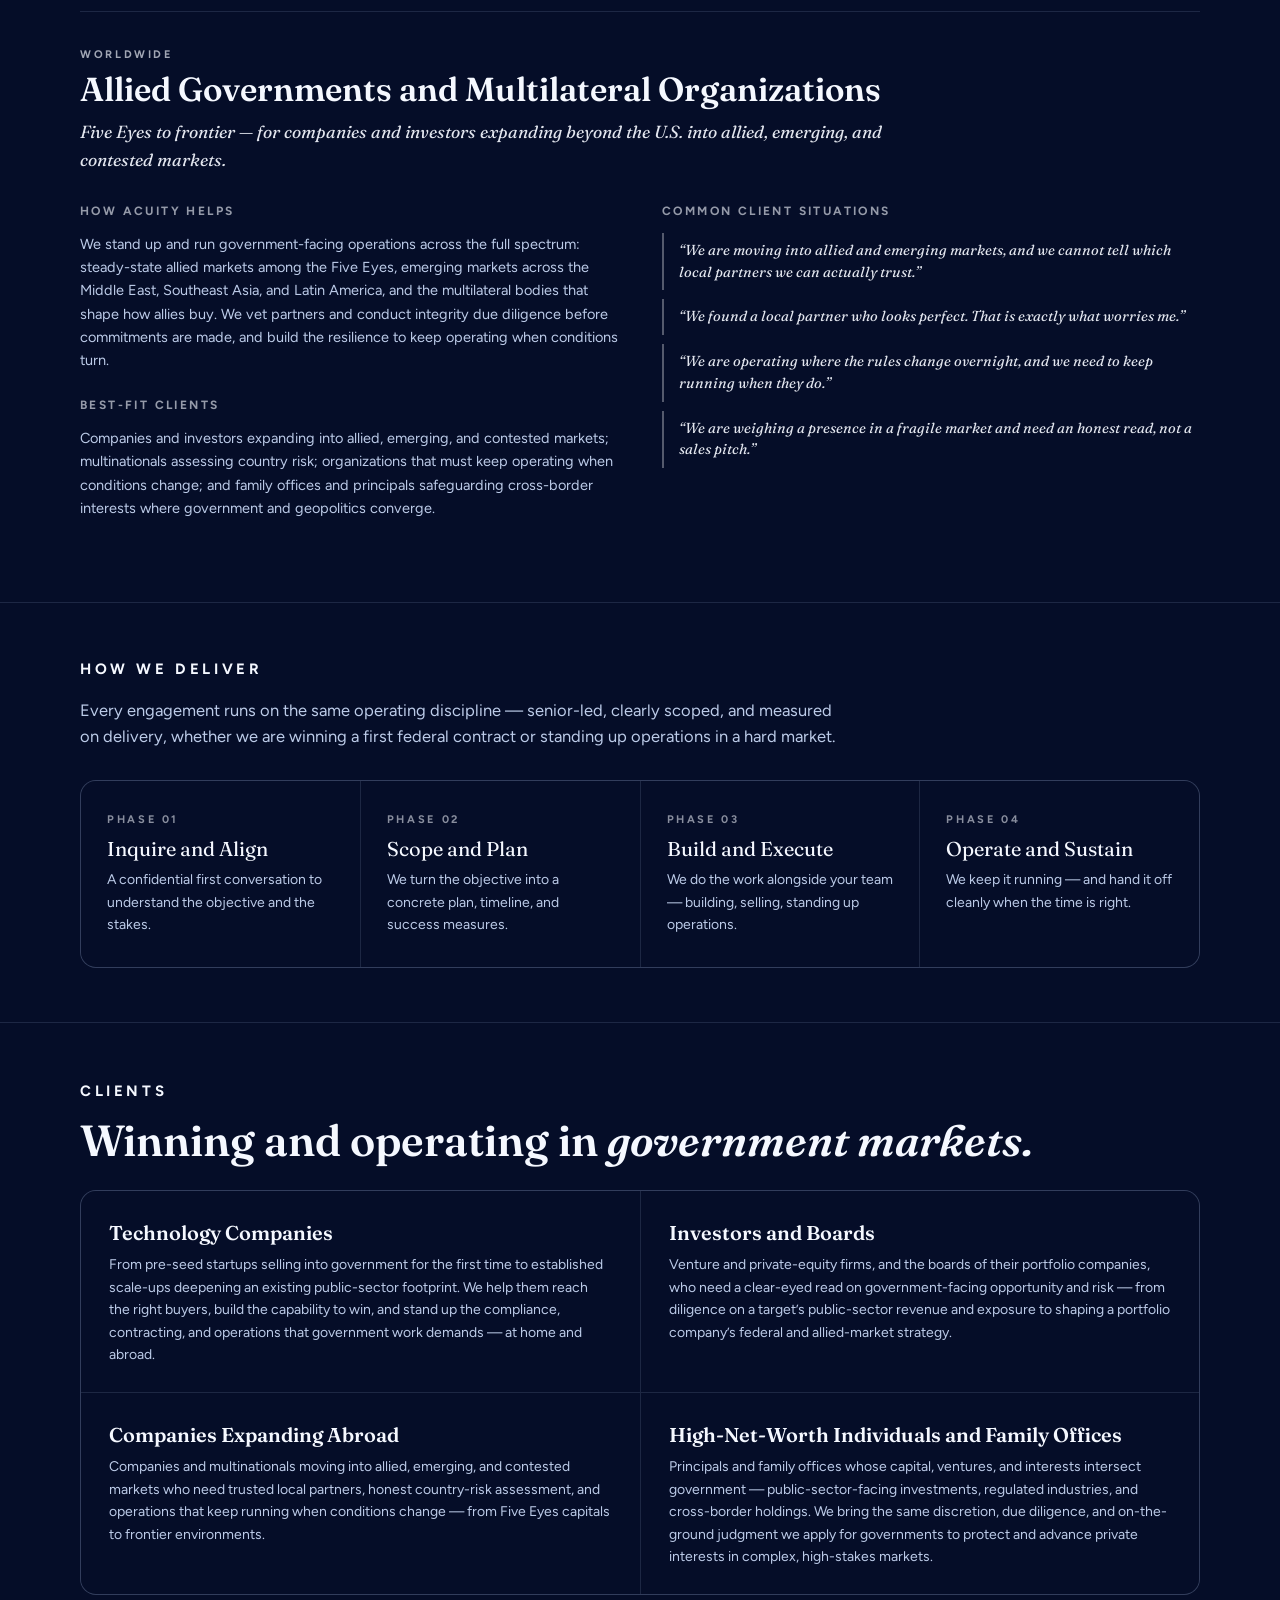
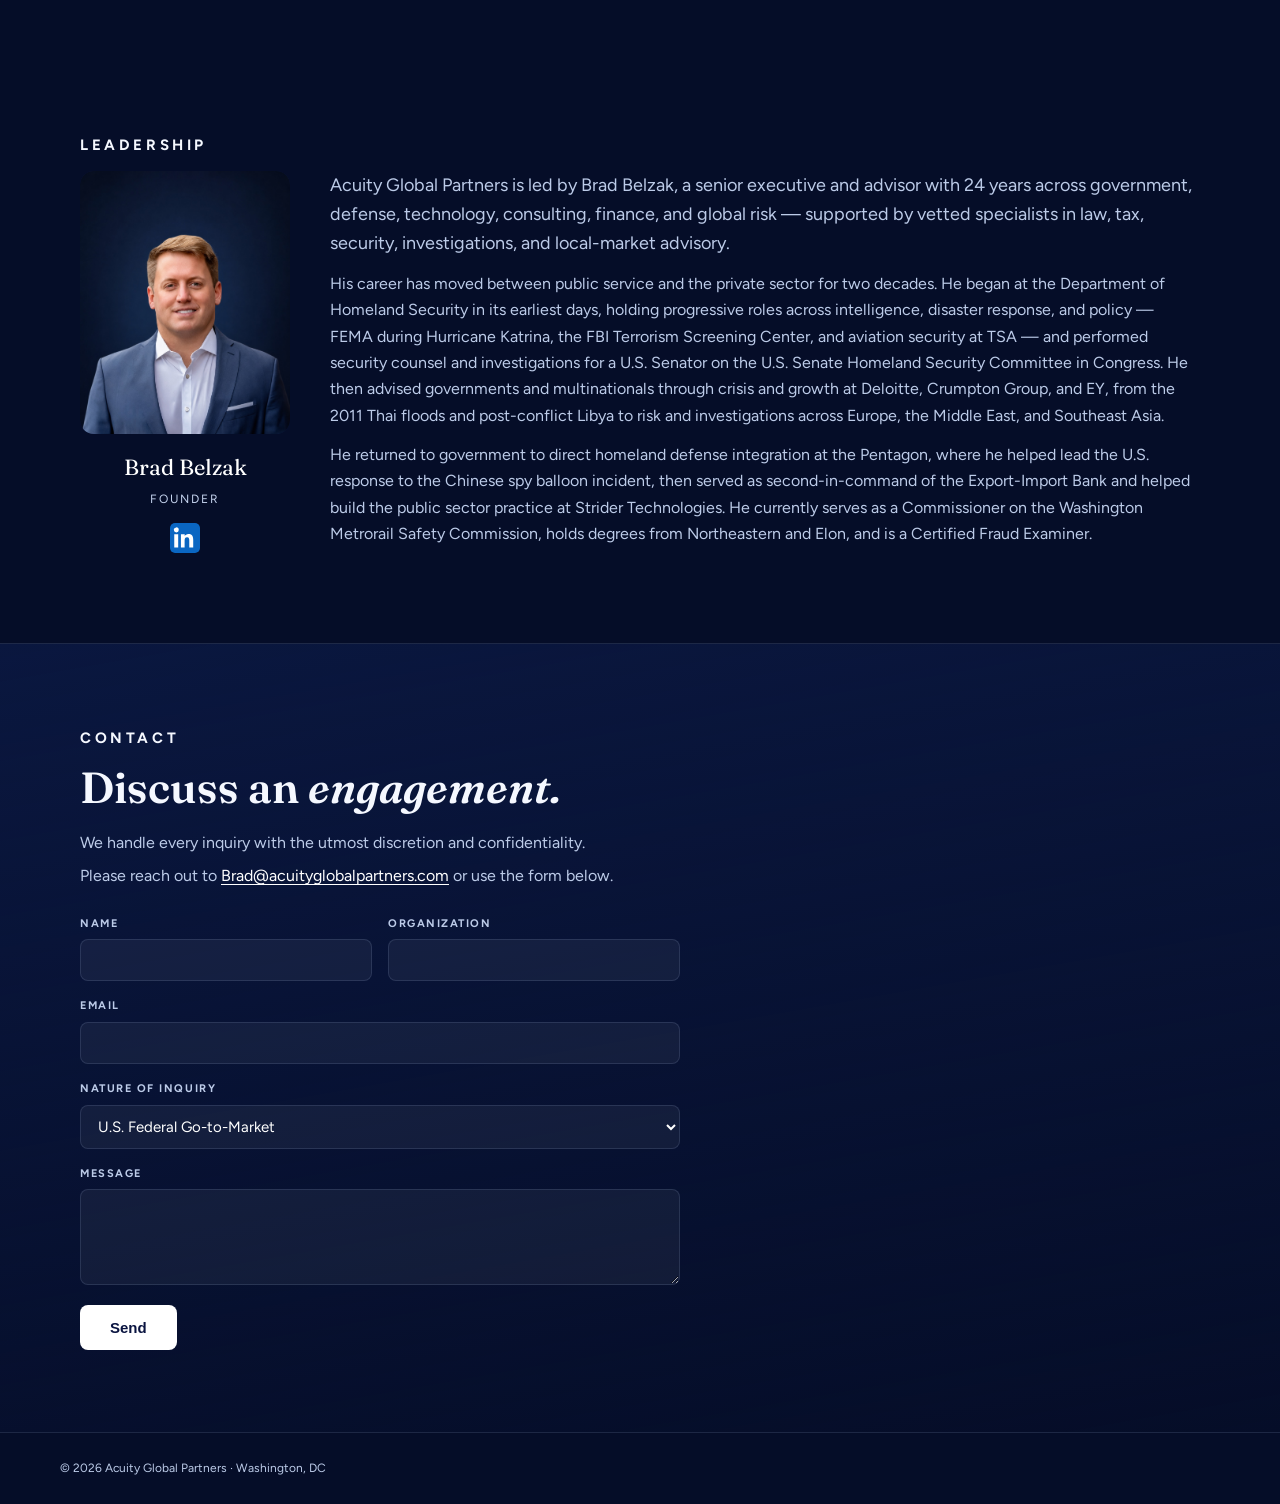
==== commit e0261749: "Fix hero clipping: headline fits one screen, hero grows instead of cutting off Co-Authored-By: Claud" ====
--- a/agp/index.html
+++ b/agp/index.html
@@ -3,7 +3,60 @@
 <head>
 <meta charset="utf-8">
 <meta name="viewport" content="width=device-width, initial-scale=1">
-<title>Acuity Global Partners</title>
+<title>Acuity Global Partners — Global Public Sector Advisory</title>
+<meta name="description" content="Acuity Global Partners is a global public sector advisory firm helping technology companies and their investors win and operate in government markets worldwide — U.S. federal go-to-market, allied and multilateral government operations, and country-risk advisory. Led by founder Brad Belzak, Washington, DC.">
+<meta name="keywords" content="public sector advisory, government go-to-market, federal go-to-market, GovTech, government market entry, defense technology, allied markets, multilateral operations, country risk advisory, investor due diligence, Washington DC advisory firm">
+<meta name="author" content="Acuity Global Partners">
+<meta name="robots" content="index, follow, max-image-preview:large">
+<meta name="theme-color" content="#050D28">
+<link rel="canonical" href="https://acuityglobalpartners.com/">
+<link rel="icon" href="data:image/svg+xml,%3Csvg xmlns='http://www.w3.org/2000/svg' viewBox='0 0 32 32'%3E%3Crect width='32' height='32' rx='6' fill='%23050D28'/%3E%3Ctext x='16' y='23' font-family='Georgia,serif' font-size='20' fill='white' text-anchor='middle'%3EA%3C/text%3E%3C/svg%3E">
+<meta property="og:type" content="website">
+<meta property="og:site_name" content="Acuity Global Partners">
+<meta property="og:title" content="Acuity Global Partners — Global Public Sector Advisory">
+<meta property="og:description" content="We help technology companies and their investors win and operate in government markets worldwide.">
+<meta property="og:url" content="https://acuityglobalpartners.com/">
+<meta property="og:image" content="https://acuityglobalpartners.com/agp/assets/agp-logo-white.png">
+<meta property="og:locale" content="en_US">
+<meta name="twitter:card" content="summary_large_image">
+<meta name="twitter:title" content="Acuity Global Partners — Global Public Sector Advisory">
+<meta name="twitter:description" content="We help technology companies and their investors win and operate in government markets worldwide.">
+<meta name="twitter:image" content="https://acuityglobalpartners.com/agp/assets/agp-logo-white.png">
+<script type="application/ld+json">
+{
+  "@context": "https://schema.org",
+  "@type": "ProfessionalService",
+  "name": "Acuity Global Partners",
+  "alternateName": "AGP",
+  "url": "https://acuityglobalpartners.com/",
+  "logo": "https://acuityglobalpartners.com/agp/assets/agp-logo-white.png",
+  "image": "https://acuityglobalpartners.com/agp/assets/agp-logo-white.png",
+  "description": "Global public sector advisory. Acuity Global Partners helps technology companies and their investors win and operate in government markets worldwide.",
+  "slogan": "Global Public Sector Advisory",
+  "email": "Brad@acuityglobalpartners.com",
+  "founder": {
+    "@type": "Person",
+    "name": "Brad Belzak",
+    "jobTitle": "Founder",
+    "sameAs": "https://www.linkedin.com/in/bradbelzak/"
+  },
+  "address": {
+    "@type": "PostalAddress",
+    "addressLocality": "Washington",
+    "addressRegion": "DC",
+    "addressCountry": "US"
+  },
+  "areaServed": "Worldwide",
+  "knowsAbout": [
+    "Public sector go-to-market",
+    "U.S. federal contracting",
+    "Government market entry",
+    "Allied and multilateral government operations",
+    "Country risk advisory",
+    "Investor due diligence"
+  ]
+}
+</script>
 <link rel="preconnect" href="https://fonts.googleapis.com">
 <link rel="preconnect" href="https://fonts.gstatic.com" crossorigin>
 <link href="https://fonts.googleapis.com/css2?family=Fraunces:ital,opsz,wght@0,9..144,500;0,9..144,600;0,9..144,700;1,9..144,500&family=Figtree:wght@400;500;600;700&display=swap" rel="stylesheet">
@@ -54,14 +107,14 @@
 footer{padding:26px 60px;border-top:1px solid var(--line);color:var(--dim);font-size:12px}
 
 /* ===== Hero (single) ===== */
-.hero{position:relative;height:100vh;min-height:600px;display:flex;align-items:flex-start;justify-content:flex-start;overflow:hidden}
+.hero{position:relative;min-height:100vh;display:flex;align-items:flex-start;justify-content:flex-start;overflow:hidden}
 .hero video.bg{position:absolute;inset:0;width:100%;height:100%;object-fit:cover;filter:brightness(1.03)}
 .hero .tint{position:absolute;inset:0;background:linear-gradient(95deg,rgba(4,10,32,.9) 0%,rgba(5,13,40,.62) 46%,rgba(5,13,40,.32) 100%)}
-.htitle{position:relative;z-index:3;text-align:left;padding:11vh 6.5vw 0;max-width:1180px}
-.htitle .gpsa{font-size:clamp(17px,2.1vw,27px);font-weight:700;letter-spacing:.3em;text-transform:uppercase;color:#fff;opacity:.94;margin:0 0 48px;text-shadow:0 2px 22px rgba(0,0,0,.6)}
-.htitle h1{font-size:clamp(40px,6.6vw,92px);color:#fff;text-shadow:0 4px 30px rgba(0,0,0,.6);max-width:16ch;margin:0;line-height:1.02;letter-spacing:-.012em}
+.htitle{position:relative;z-index:3;text-align:left;padding:6vh 6.5vw 4vh;max-width:1180px}
+.htitle .gpsa{font-size:clamp(16px,2vw,25px);font-weight:700;letter-spacing:.3em;text-transform:uppercase;color:#fff;opacity:.94;margin:0 0 34px;text-shadow:0 2px 22px rgba(0,0,0,.6)}
+.htitle h1{font-size:clamp(38px,6vw,82px);color:#fff;text-shadow:0 4px 30px rgba(0,0,0,.6);max-width:17ch;margin:0;line-height:1.03;letter-spacing:-.012em}
 .htitle .hsub{font-size:clamp(14px,1.35vw,17.5px);color:#C9D6EF;margin:22px 0 0;max-width:560px;line-height:1.5;text-shadow:0 2px 20px rgba(0,0,0,.6)}
-@media(max-width:700px){.hero{height:88vh}.htitle{padding:9vh 22px 0}.htitle .gpsa{margin:0 0 34px}.htitle h1{font-size:clamp(34px,10vw,52px);max-width:none}}
+@media(max-width:700px){.hero{min-height:88vh}.htitle{padding:8vh 22px 6vh}.htitle .gpsa{margin:0 0 34px}.htitle h1{font-size:clamp(34px,10vw,52px);max-width:none}}
 
 .svcbody{color:var(--dim);font-size:14.5px}
 .ledex{color:var(--dim);max-width:760px;font-size:16.5px;margin-top:10px}
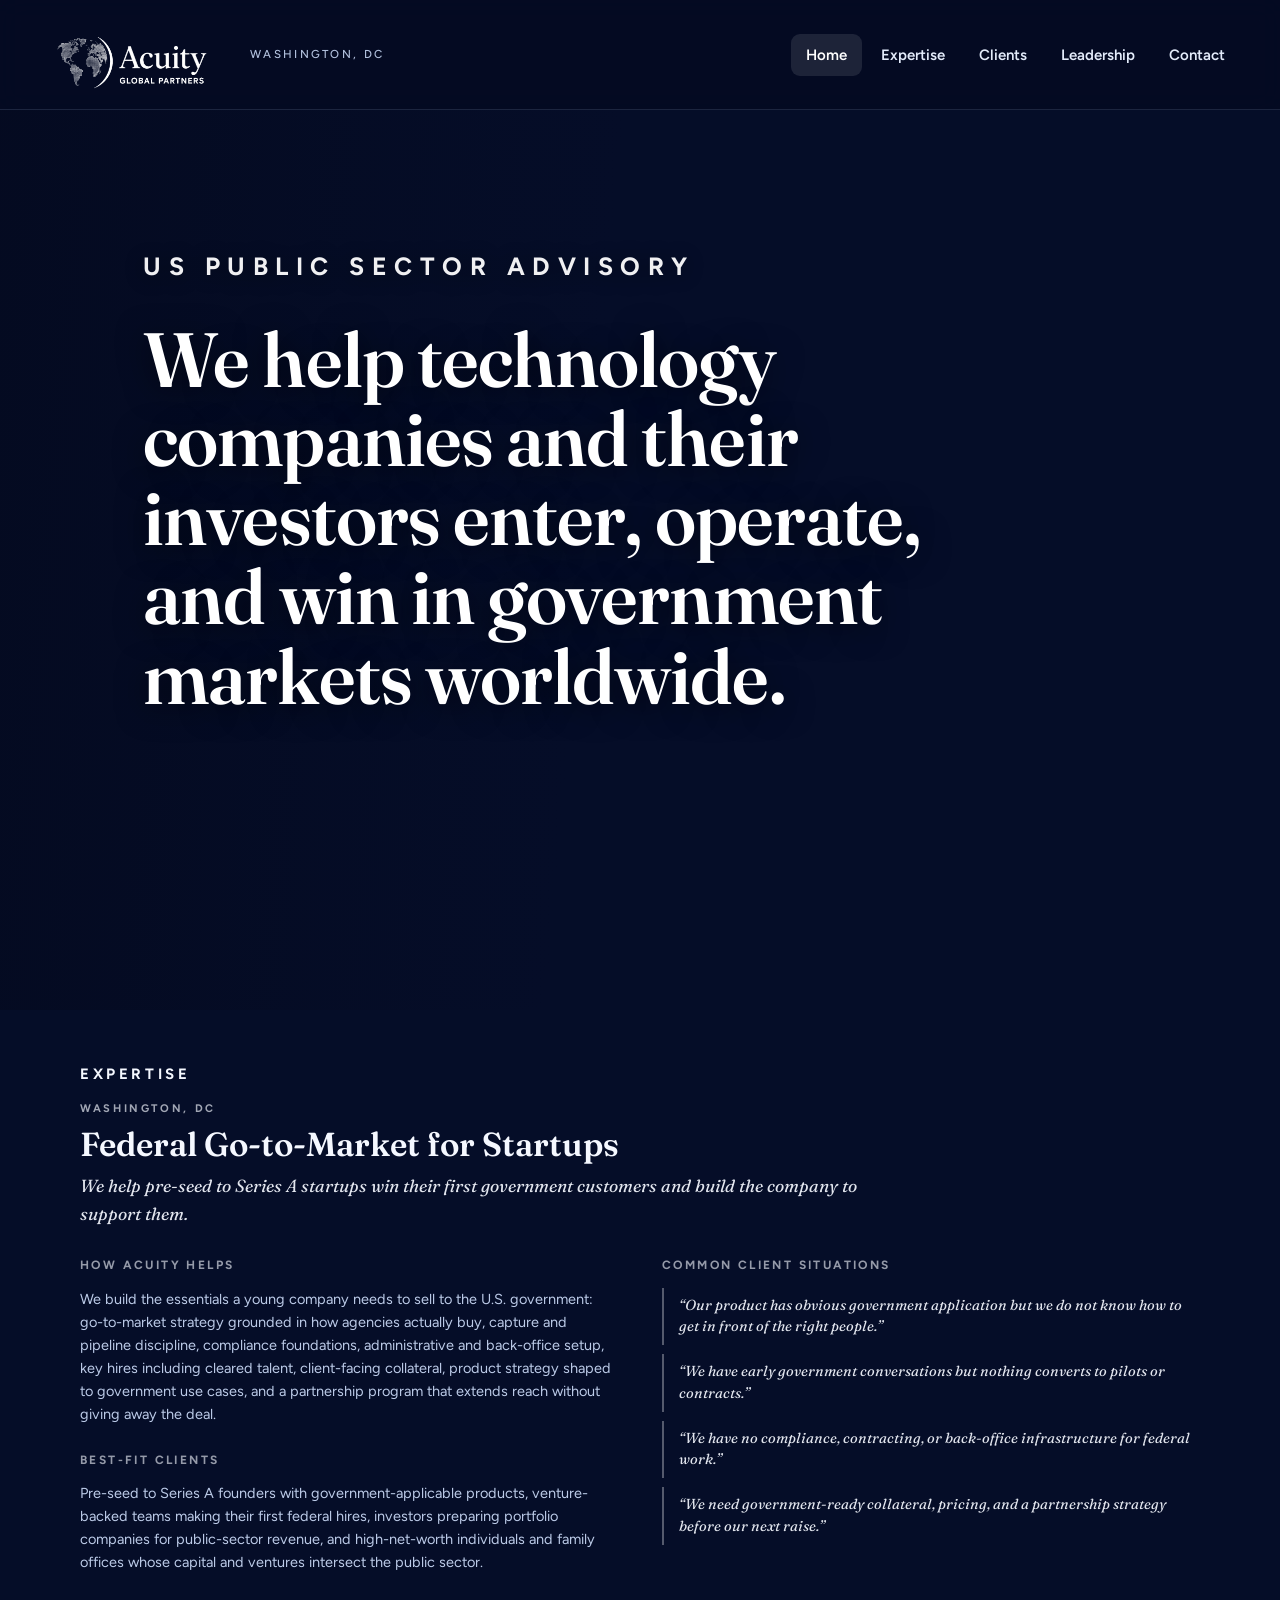
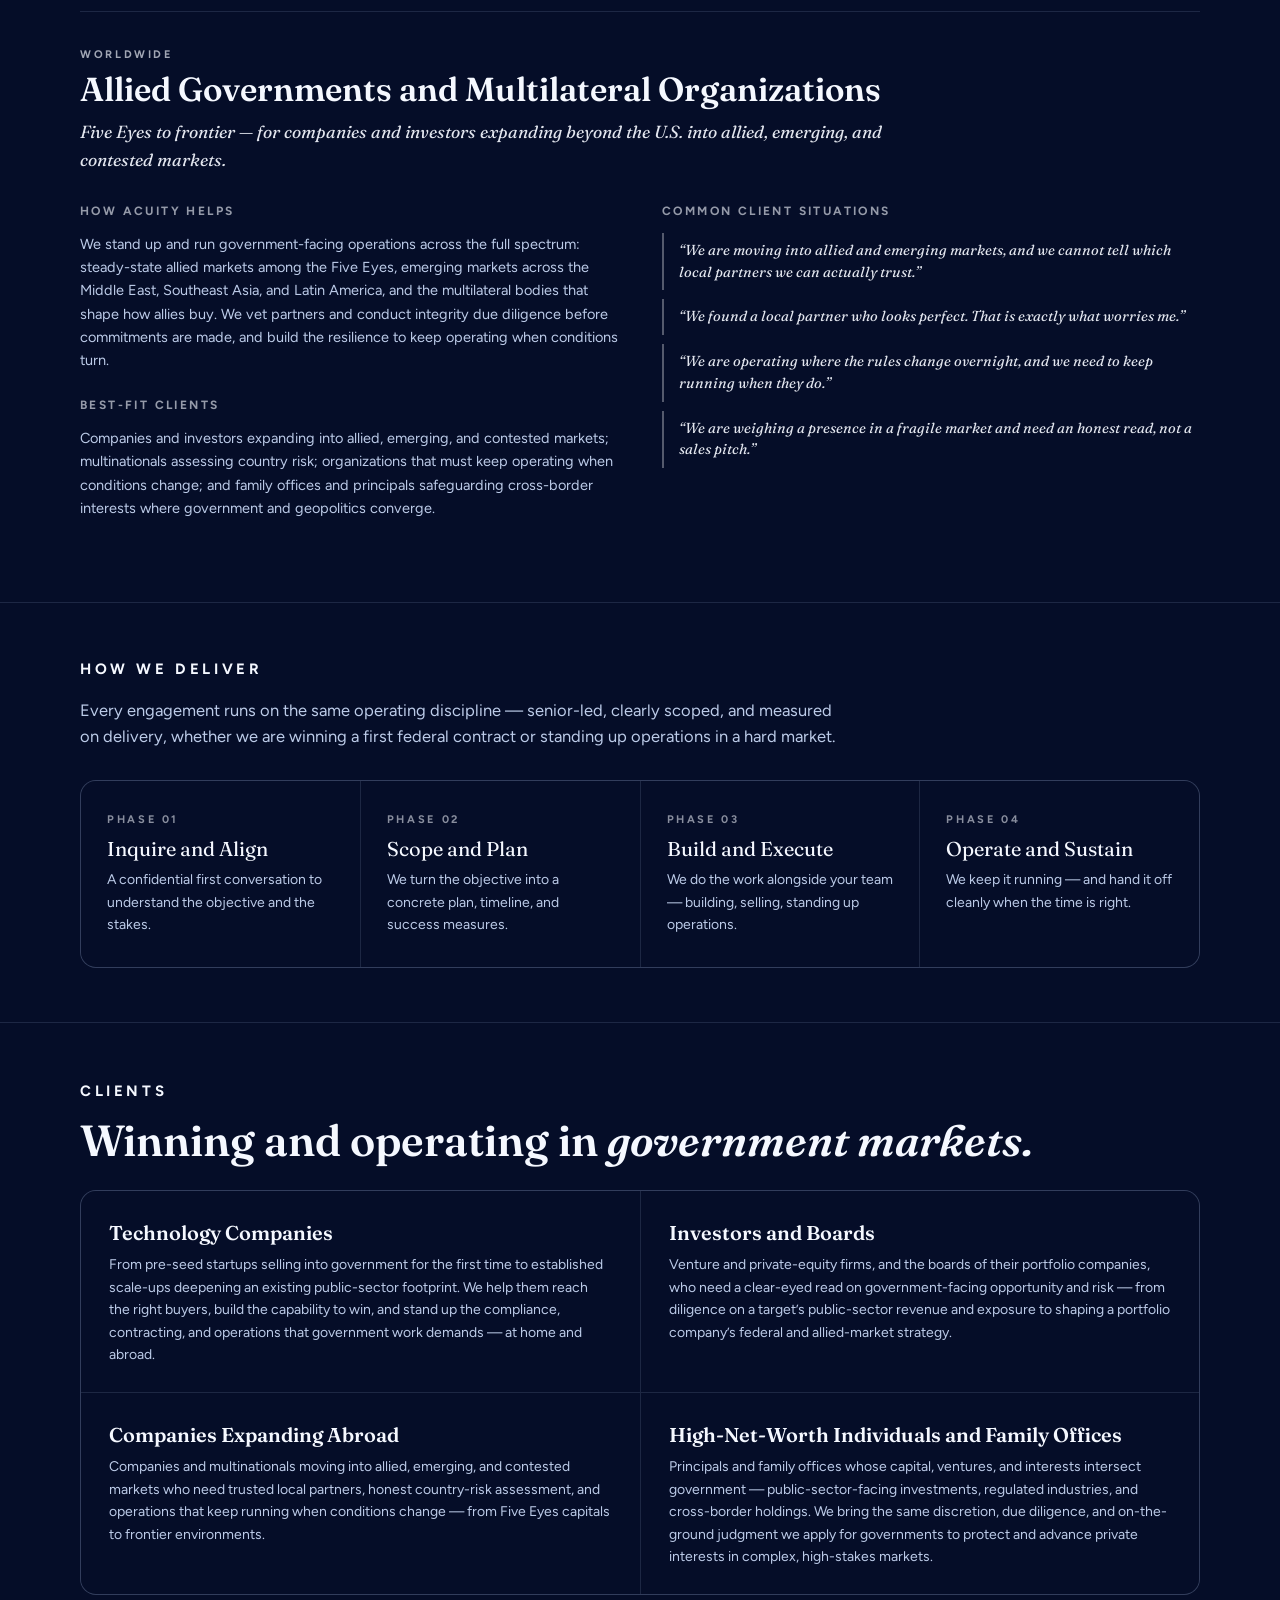
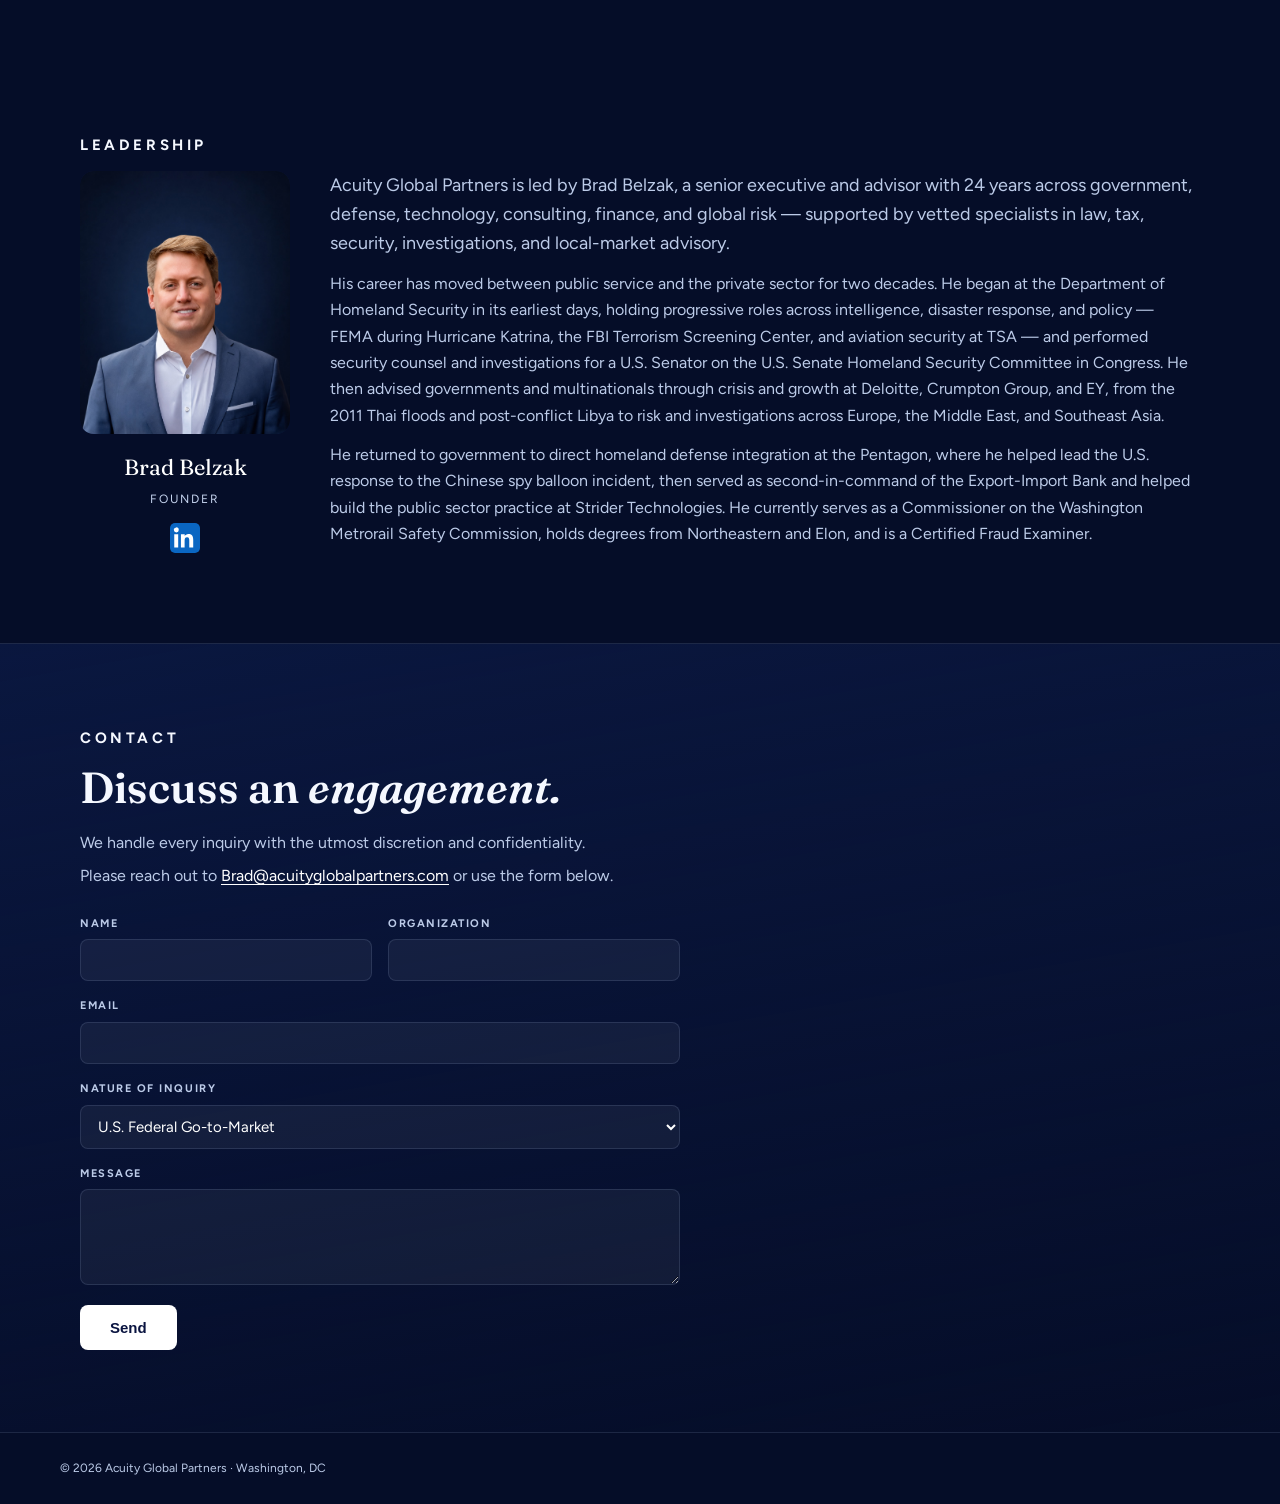
==== commit 47cdc8b2: "Revise hero headline (enter, operate, and win); US Public Sector Advisory eyebrow; size for laptop +" ====
--- a/agp/index.html
+++ b/agp/index.html
@@ -14,13 +14,13 @@
 <meta property="og:type" content="website">
 <meta property="og:site_name" content="Acuity Global Partners">
 <meta property="og:title" content="Acuity Global Partners — Global Public Sector Advisory">
-<meta property="og:description" content="We help technology companies and their investors win and operate in government markets worldwide.">
+<meta property="og:description" content="We help technology companies and their investors enter, operate, and win in government markets worldwide.">
 <meta property="og:url" content="https://acuityglobalpartners.com/">
 <meta property="og:image" content="https://acuityglobalpartners.com/agp/assets/agp-logo-white.png">
 <meta property="og:locale" content="en_US">
 <meta name="twitter:card" content="summary_large_image">
 <meta name="twitter:title" content="Acuity Global Partners — Global Public Sector Advisory">
-<meta name="twitter:description" content="We help technology companies and their investors win and operate in government markets worldwide.">
+<meta name="twitter:description" content="We help technology companies and their investors enter, operate, and win in government markets worldwide.">
 <meta name="twitter:image" content="https://acuityglobalpartners.com/agp/assets/agp-logo-white.png">
 <script type="application/ld+json">
 {
@@ -209,8 +209,8 @@
   <video class="bg" src="assets/hero-dc.mp4?v=1" autoplay loop muted playsinline></video>
   <div class="tint"></div>
   <div class="htitle">
-    <p class="gpsa">Global Public Sector Advisory</p>
-    <h1>We help technology companies and their investors win and operate in government markets worldwide.</h1>
+    <p class="gpsa">US Public Sector Advisory</p>
+    <h1>We help technology companies and their investors enter, operate, and win in government markets worldwide.</h1>
   </div>
 </section>
 
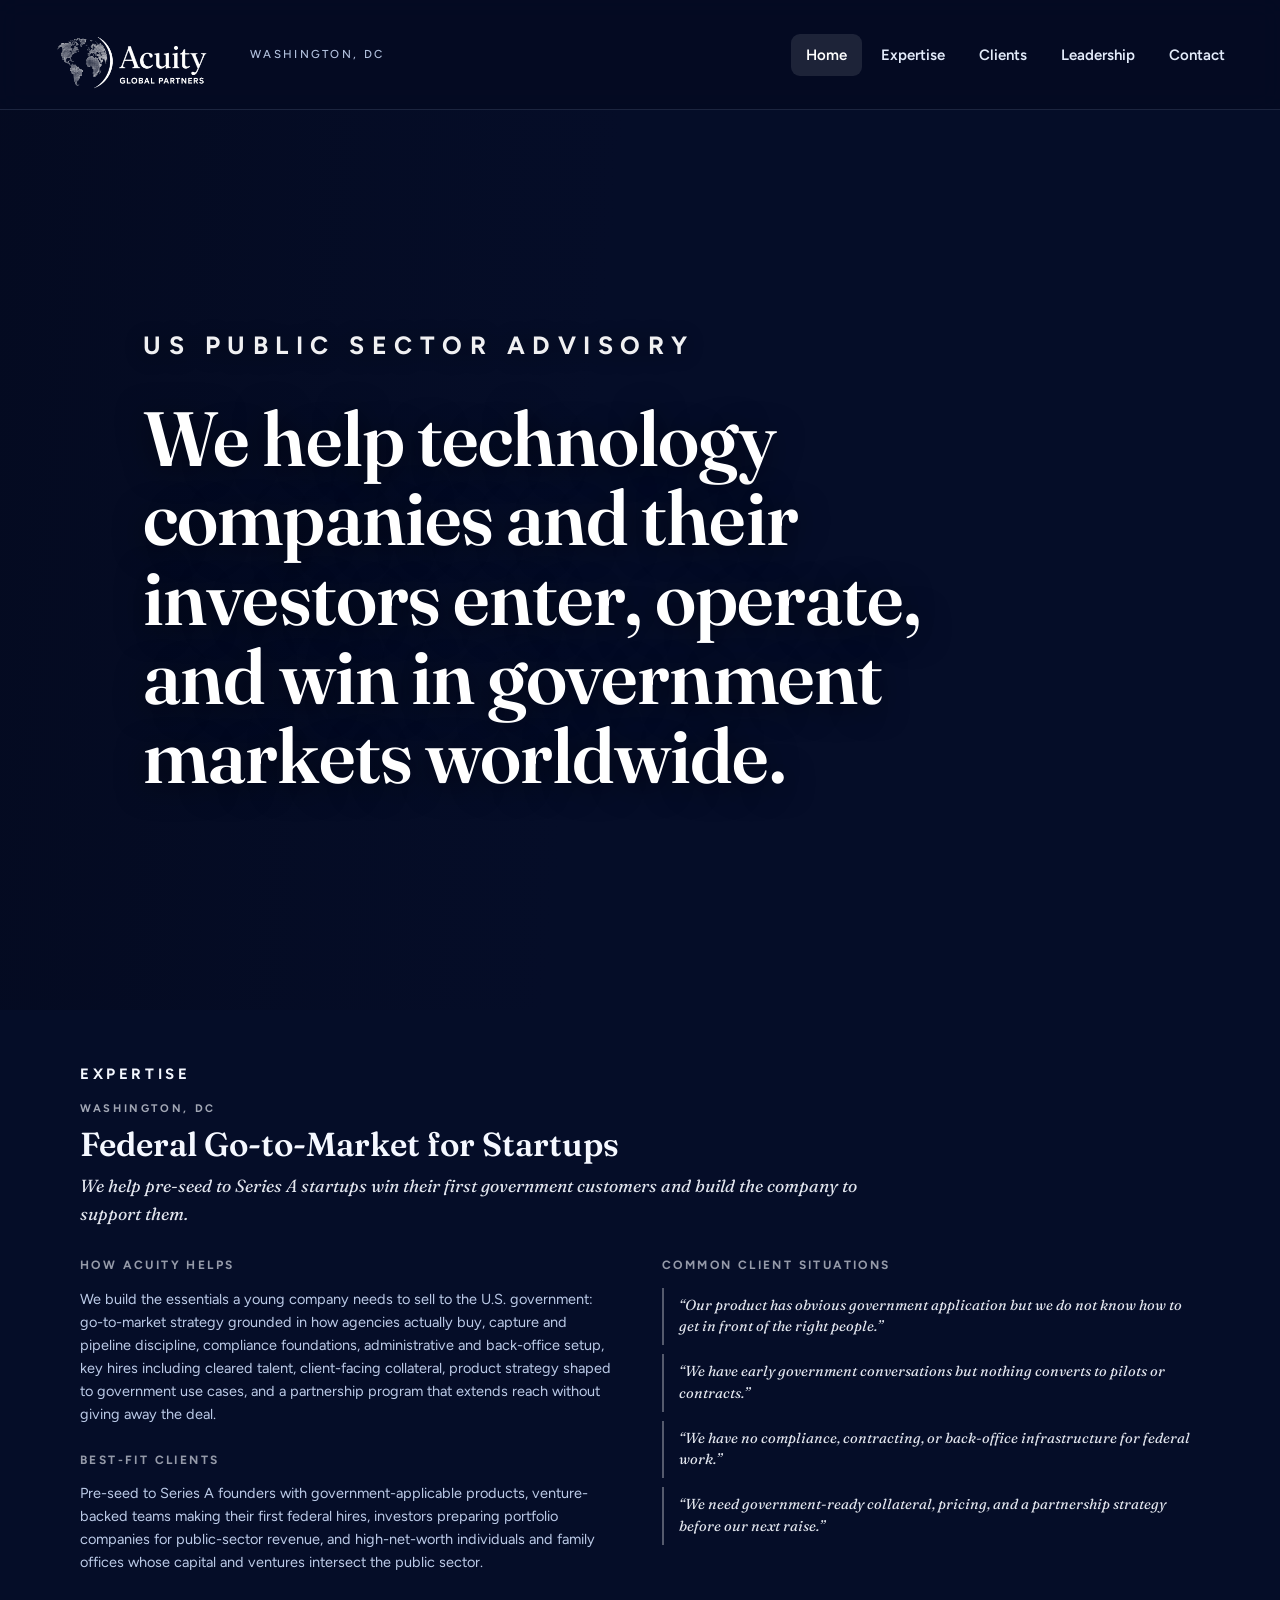
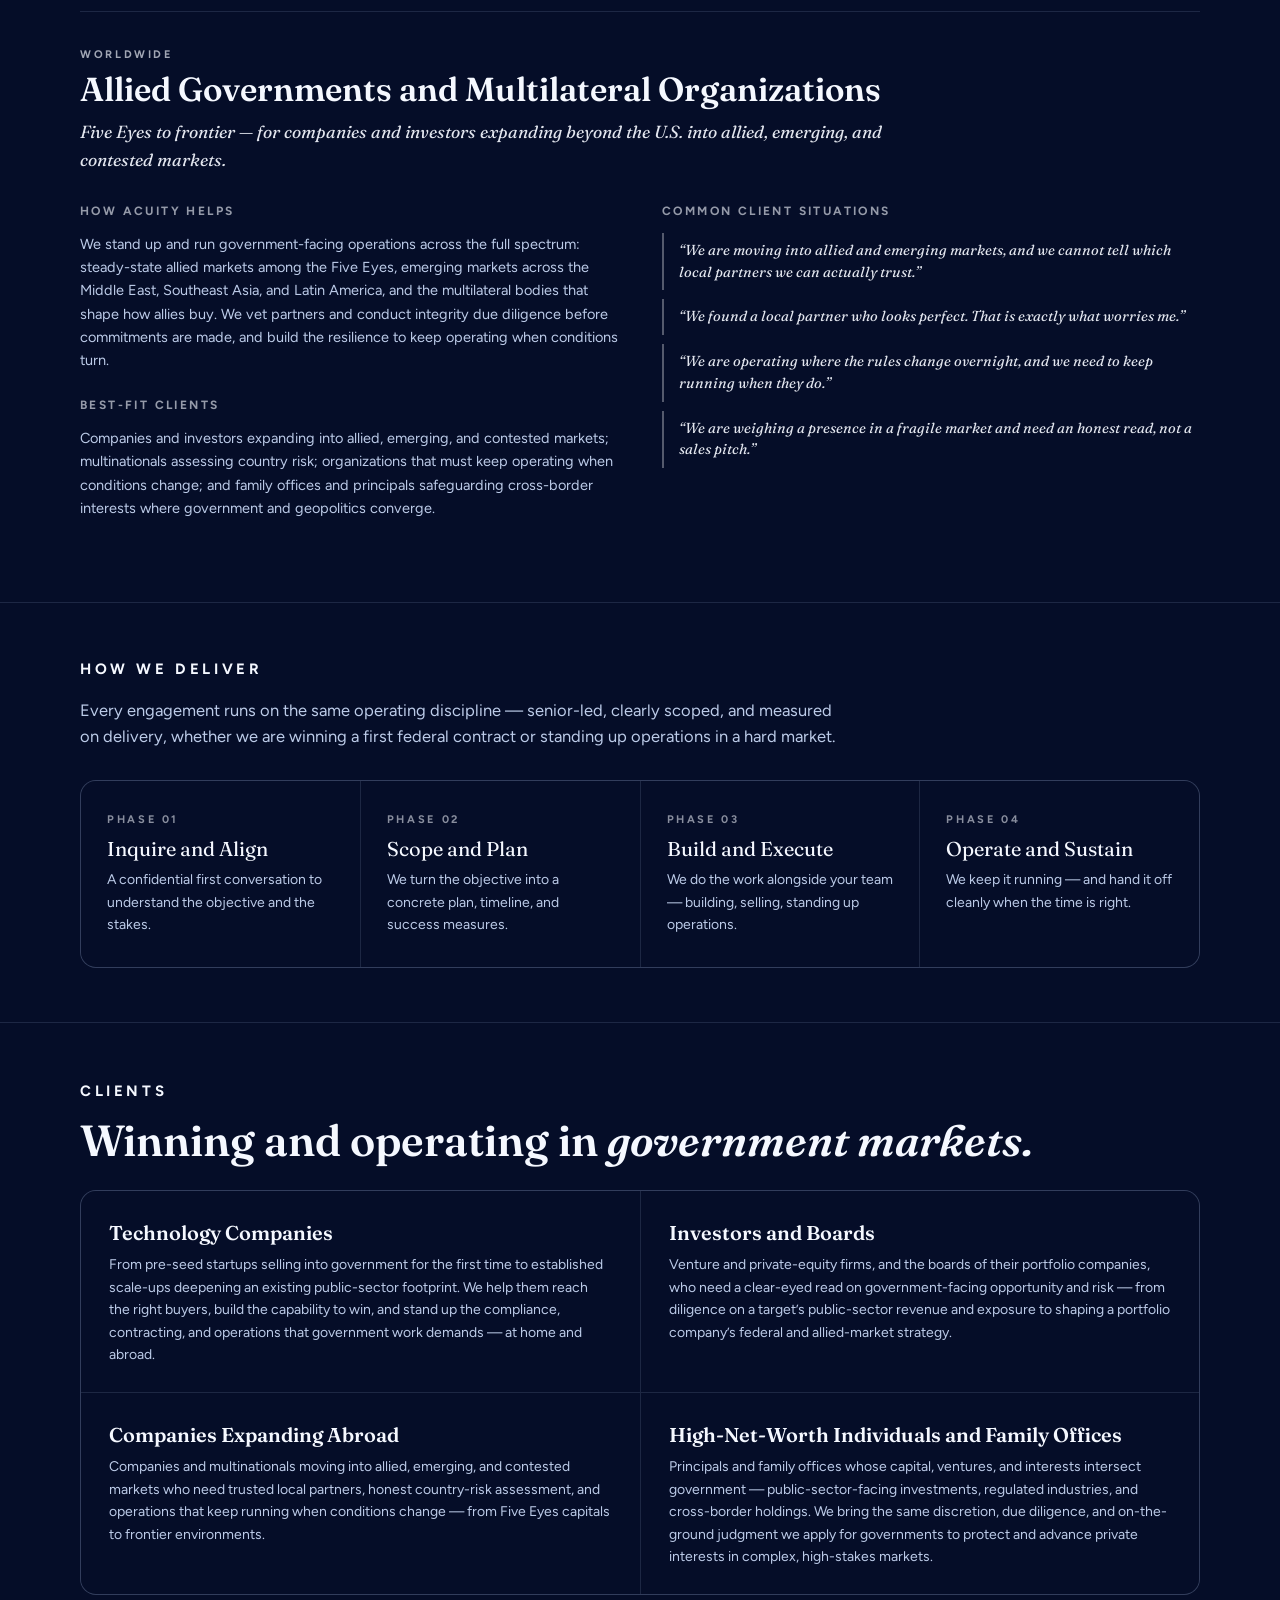
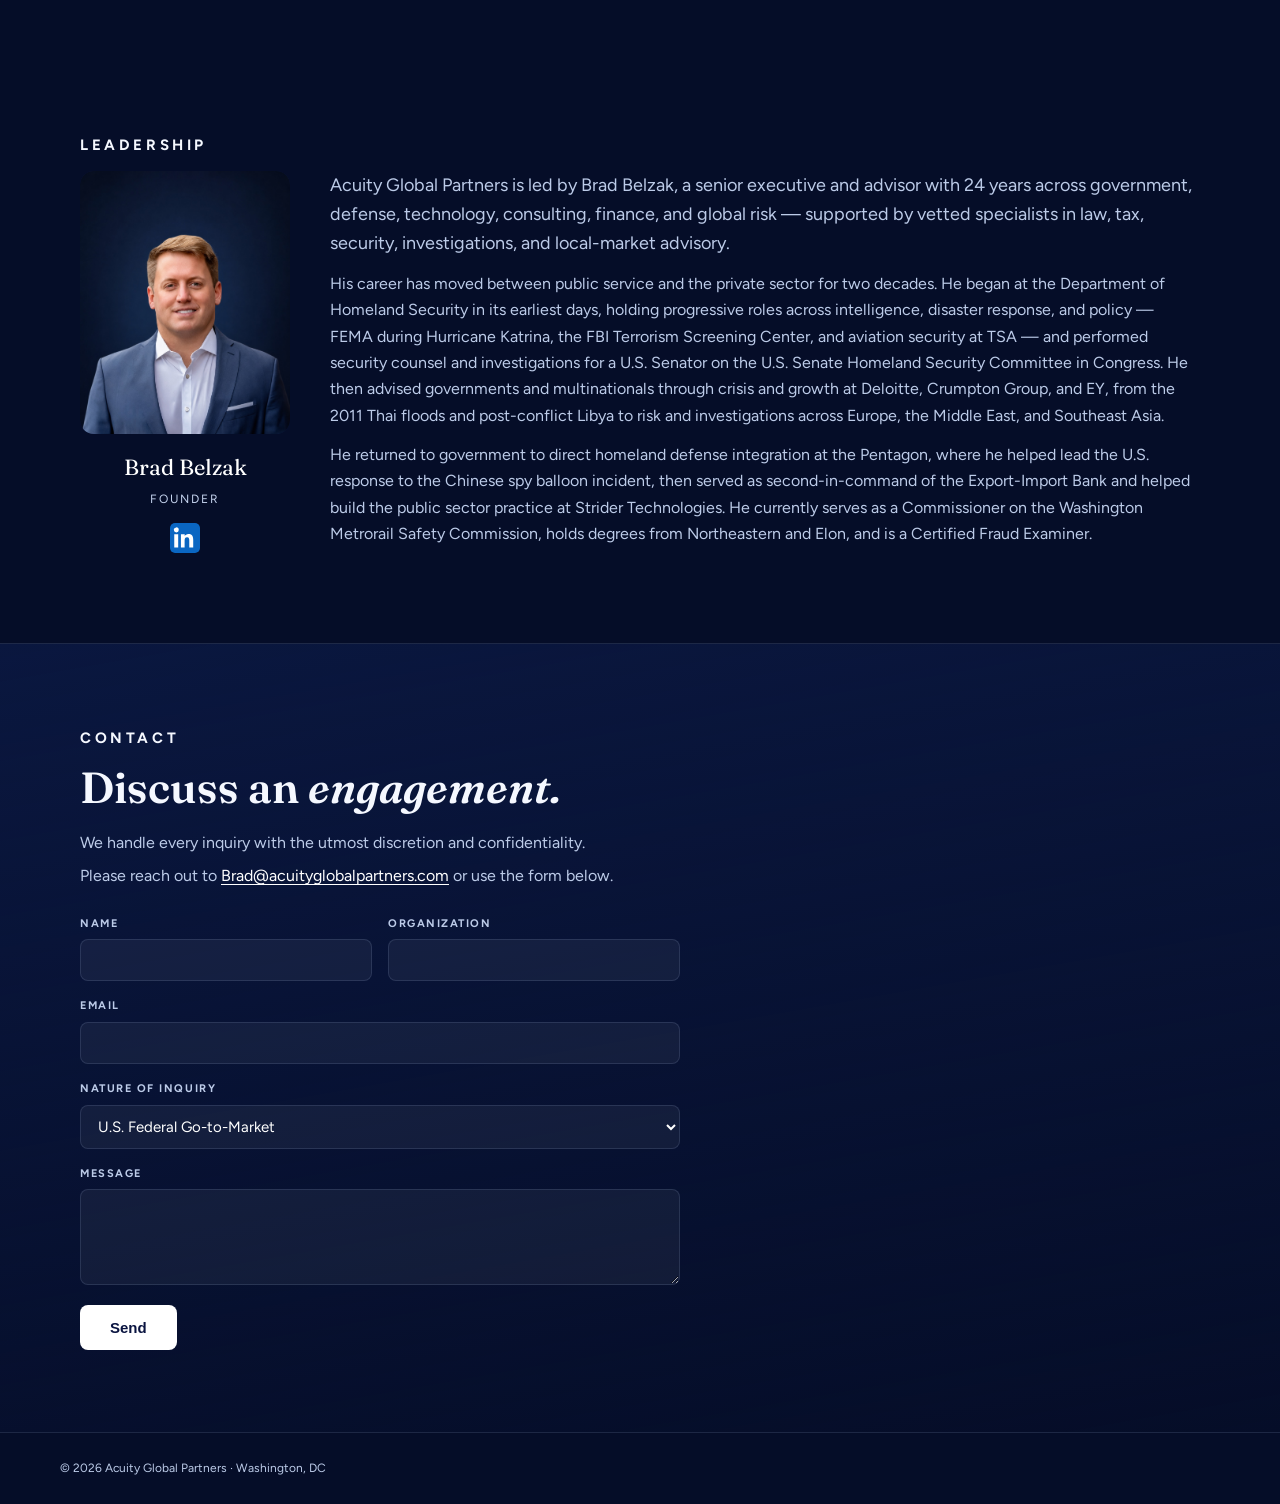
==== commit 4e37fb7f: "Vertically center hero content on laptop and mobile Co-Authored-By: Claude Opus 4.8 <noreply@anthrop" ====
--- a/agp/index.html
+++ b/agp/index.html
@@ -3,8 +3,8 @@
 <head>
 <meta charset="utf-8">
 <meta name="viewport" content="width=device-width, initial-scale=1">
-<title>Acuity Global Partners — Global Public Sector Advisory</title>
-<meta name="description" content="Acuity Global Partners is a global public sector advisory firm helping technology companies and their investors win and operate in government markets worldwide — U.S. federal go-to-market, allied and multilateral government operations, and country-risk advisory. Led by founder Brad Belzak, Washington, DC.">
+<title>Acuity Global Partners — US Public Sector Advisory</title>
+<meta name="description" content="Acuity Global Partners is a US public sector advisory firm helping technology companies and their investors win and operate in government markets worldwide — U.S. federal go-to-market, allied and multilateral government operations, and country-risk advisory. Led by founder Brad Belzak, Washington, DC.">
 <meta name="keywords" content="public sector advisory, government go-to-market, federal go-to-market, GovTech, government market entry, defense technology, allied markets, multilateral operations, country risk advisory, investor due diligence, Washington DC advisory firm">
 <meta name="author" content="Acuity Global Partners">
 <meta name="robots" content="index, follow, max-image-preview:large">
@@ -13,13 +13,13 @@
 <link rel="icon" href="data:image/svg+xml,%3Csvg xmlns='http://www.w3.org/2000/svg' viewBox='0 0 32 32'%3E%3Crect width='32' height='32' rx='6' fill='%23050D28'/%3E%3Ctext x='16' y='23' font-family='Georgia,serif' font-size='20' fill='white' text-anchor='middle'%3EA%3C/text%3E%3C/svg%3E">
 <meta property="og:type" content="website">
 <meta property="og:site_name" content="Acuity Global Partners">
-<meta property="og:title" content="Acuity Global Partners — Global Public Sector Advisory">
+<meta property="og:title" content="Acuity Global Partners — US Public Sector Advisory">
 <meta property="og:description" content="We help technology companies and their investors enter, operate, and win in government markets worldwide.">
 <meta property="og:url" content="https://acuityglobalpartners.com/">
 <meta property="og:image" content="https://acuityglobalpartners.com/agp/assets/agp-logo-white.png">
 <meta property="og:locale" content="en_US">
 <meta name="twitter:card" content="summary_large_image">
-<meta name="twitter:title" content="Acuity Global Partners — Global Public Sector Advisory">
+<meta name="twitter:title" content="Acuity Global Partners — US Public Sector Advisory">
 <meta name="twitter:description" content="We help technology companies and their investors enter, operate, and win in government markets worldwide.">
 <meta name="twitter:image" content="https://acuityglobalpartners.com/agp/assets/agp-logo-white.png">
 <script type="application/ld+json">
@@ -31,8 +31,8 @@
   "url": "https://acuityglobalpartners.com/",
   "logo": "https://acuityglobalpartners.com/agp/assets/agp-logo-white.png",
   "image": "https://acuityglobalpartners.com/agp/assets/agp-logo-white.png",
-  "description": "Global public sector advisory. Acuity Global Partners helps technology companies and their investors win and operate in government markets worldwide.",
-  "slogan": "Global Public Sector Advisory",
+  "description": "US public sector advisory. Acuity Global Partners helps technology companies and their investors win and operate in government markets worldwide.",
+  "slogan": "US Public Sector Advisory",
   "email": "Brad@acuityglobalpartners.com",
   "founder": {
     "@type": "Person",
@@ -107,14 +107,14 @@
 footer{padding:26px 60px;border-top:1px solid var(--line);color:var(--dim);font-size:12px}
 
 /* ===== Hero (single) ===== */
-.hero{position:relative;min-height:100vh;display:flex;align-items:flex-start;justify-content:flex-start;overflow:hidden}
+.hero{position:relative;min-height:100vh;display:flex;align-items:center;justify-content:flex-start;overflow:hidden}
 .hero video.bg{position:absolute;inset:0;width:100%;height:100%;object-fit:cover;filter:brightness(1.03)}
 .hero .tint{position:absolute;inset:0;background:linear-gradient(95deg,rgba(4,10,32,.9) 0%,rgba(5,13,40,.62) 46%,rgba(5,13,40,.32) 100%)}
-.htitle{position:relative;z-index:3;text-align:left;padding:6vh 6.5vw 4vh;max-width:1180px}
+.htitle{position:relative;z-index:3;text-align:left;padding:5vh 6.5vw;max-width:1180px}
 .htitle .gpsa{font-size:clamp(16px,2vw,25px);font-weight:700;letter-spacing:.3em;text-transform:uppercase;color:#fff;opacity:.94;margin:0 0 34px;text-shadow:0 2px 22px rgba(0,0,0,.6)}
 .htitle h1{font-size:clamp(38px,6vw,82px);color:#fff;text-shadow:0 4px 30px rgba(0,0,0,.6);max-width:17ch;margin:0;line-height:1.03;letter-spacing:-.012em}
 .htitle .hsub{font-size:clamp(14px,1.35vw,17.5px);color:#C9D6EF;margin:22px 0 0;max-width:560px;line-height:1.5;text-shadow:0 2px 20px rgba(0,0,0,.6)}
-@media(max-width:700px){.hero{min-height:88vh}.htitle{padding:8vh 22px 6vh}.htitle .gpsa{margin:0 0 34px}.htitle h1{font-size:clamp(34px,10vw,52px);max-width:none}}
+@media(max-width:700px){.hero{min-height:88vh}.htitle{padding:4vh 22px}.htitle .gpsa{margin:0 0 34px}.htitle h1{font-size:clamp(34px,10vw,52px);max-width:none}}
 
 .svcbody{color:var(--dim);font-size:14.5px}
 .ledex{color:var(--dim);max-width:760px;font-size:16.5px;margin-top:10px}
